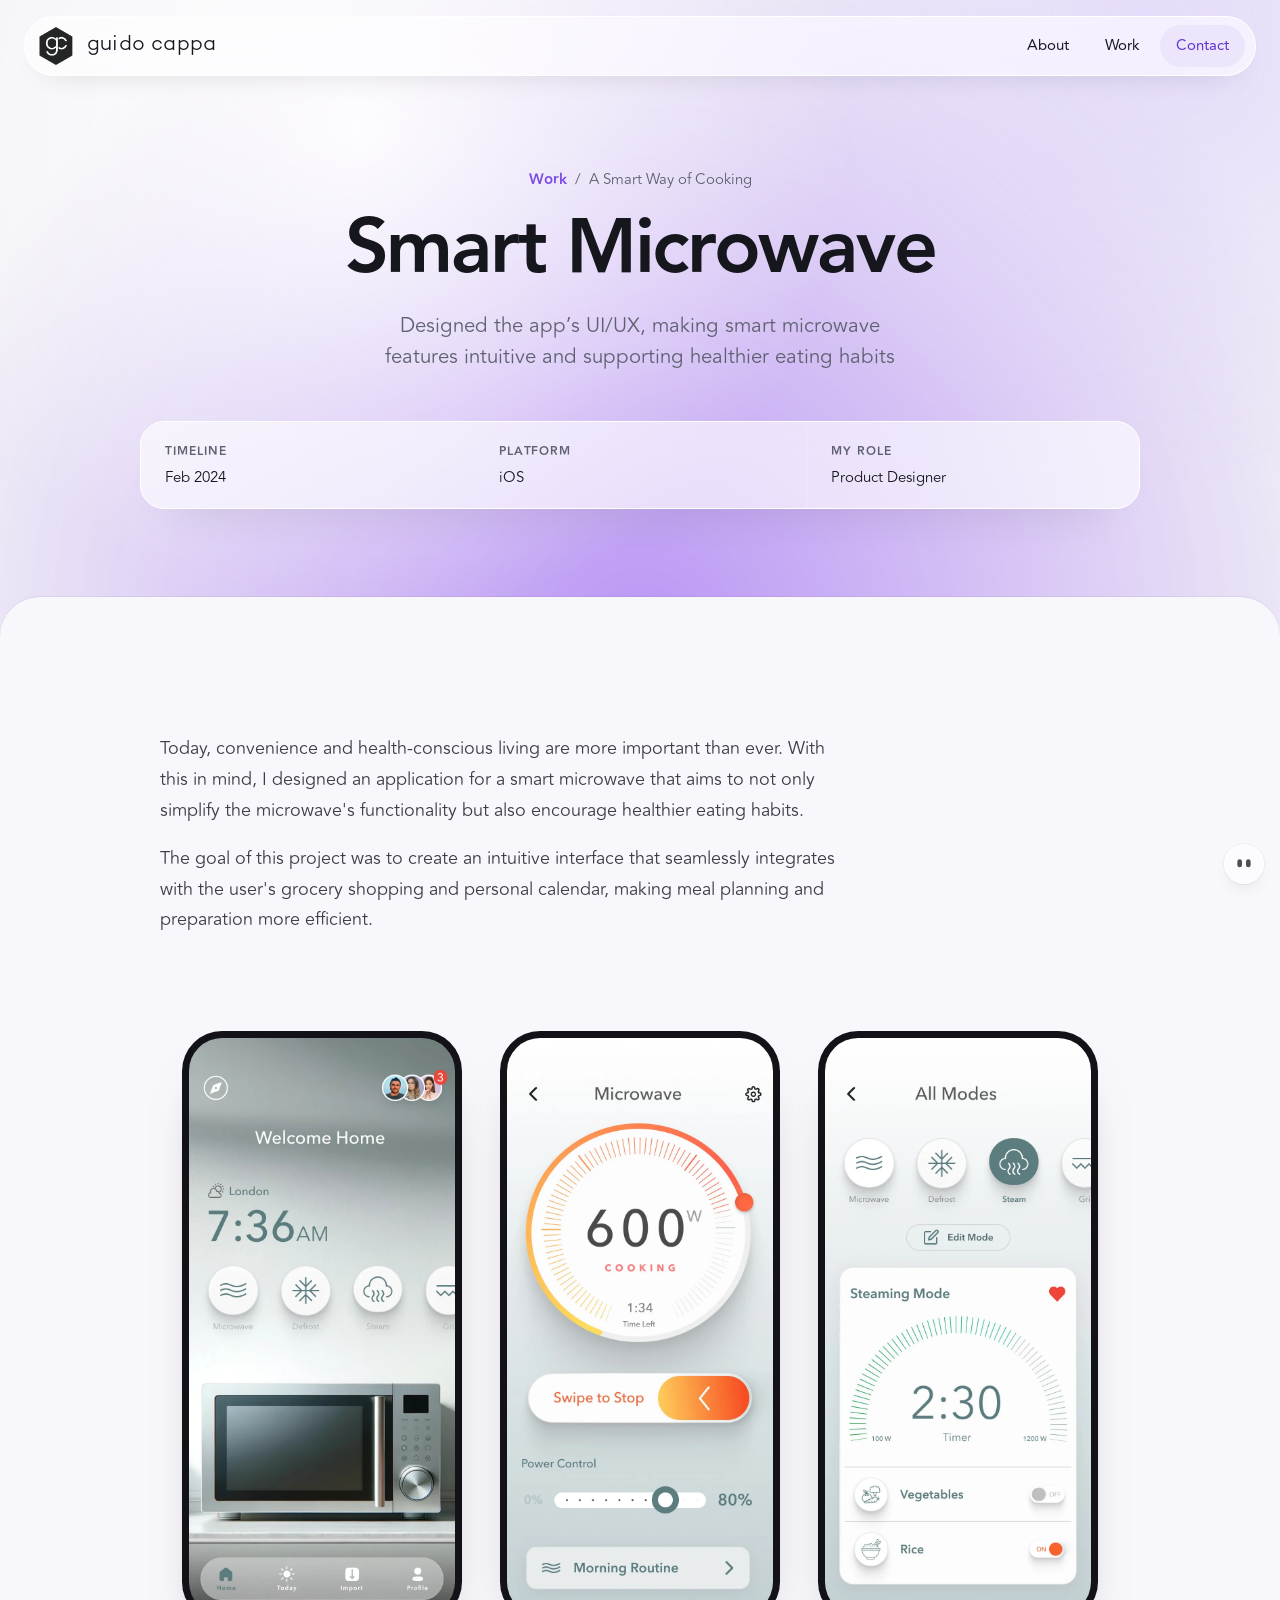
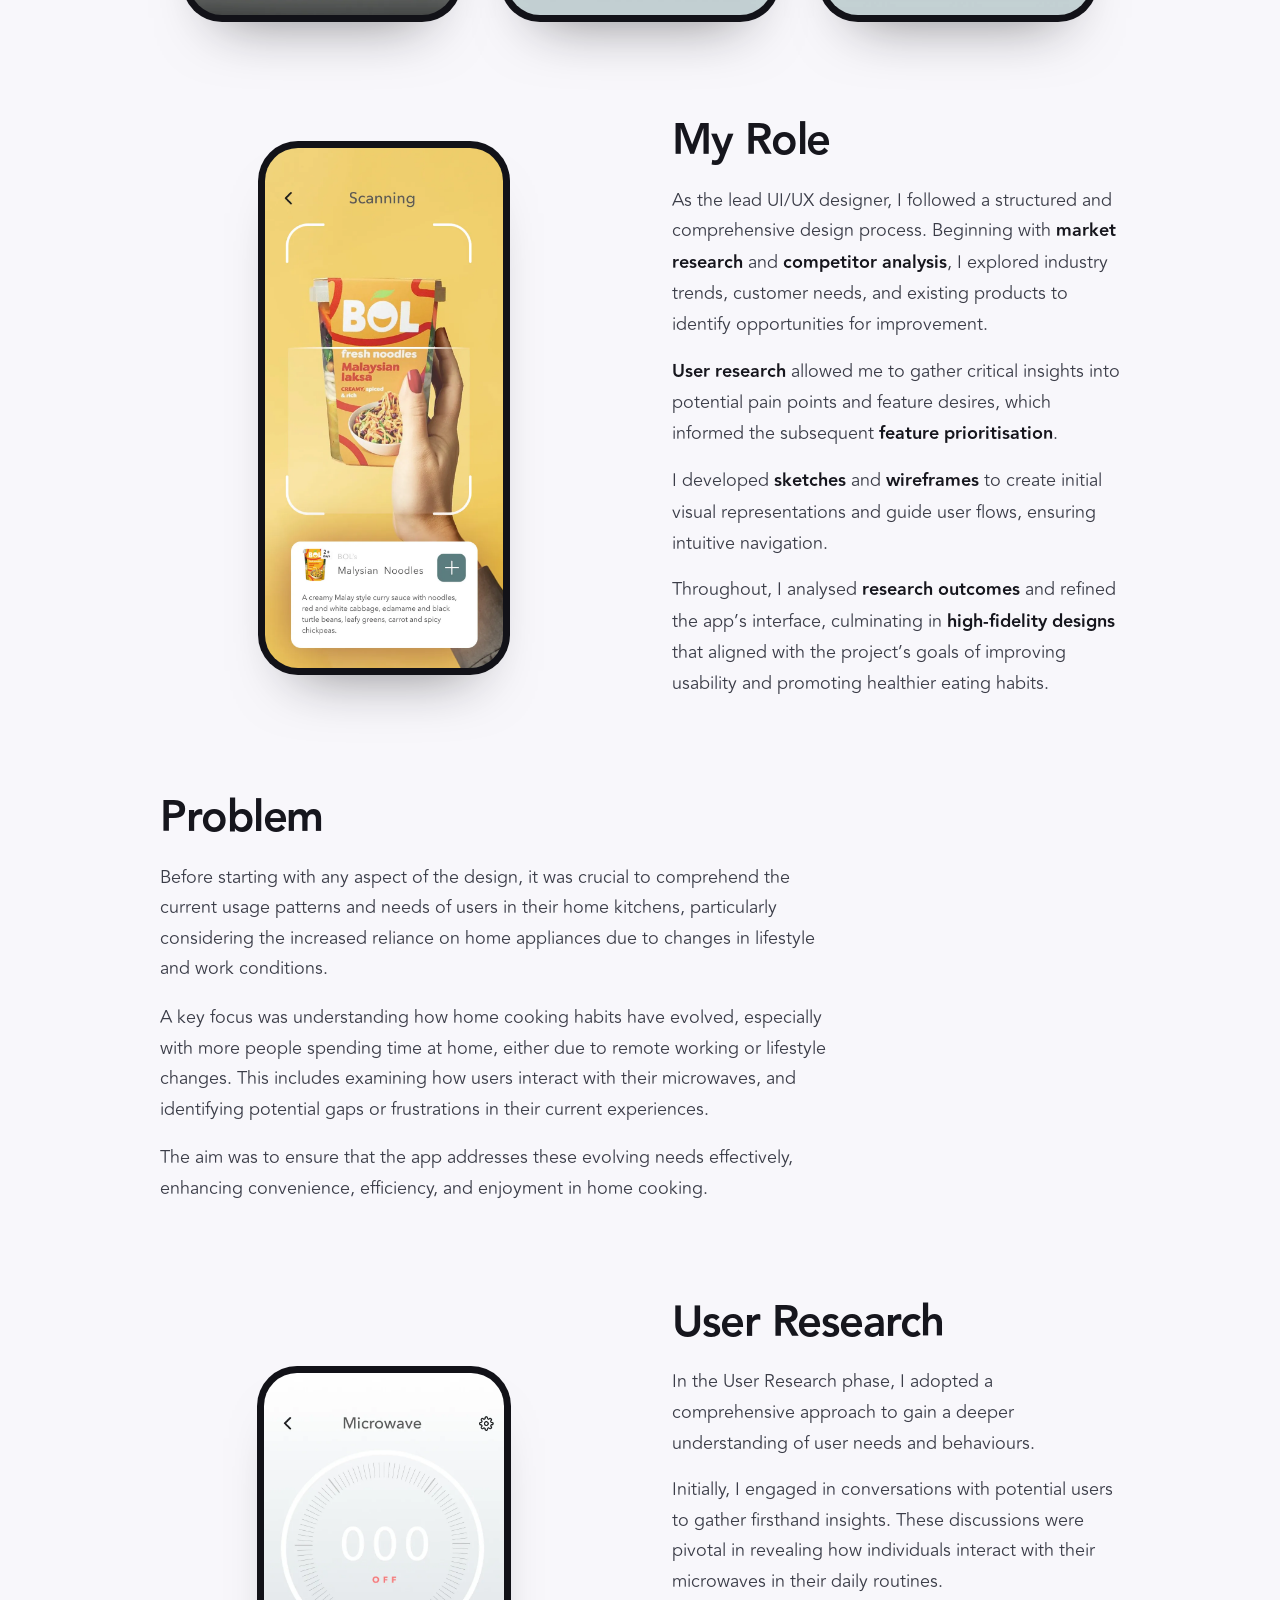
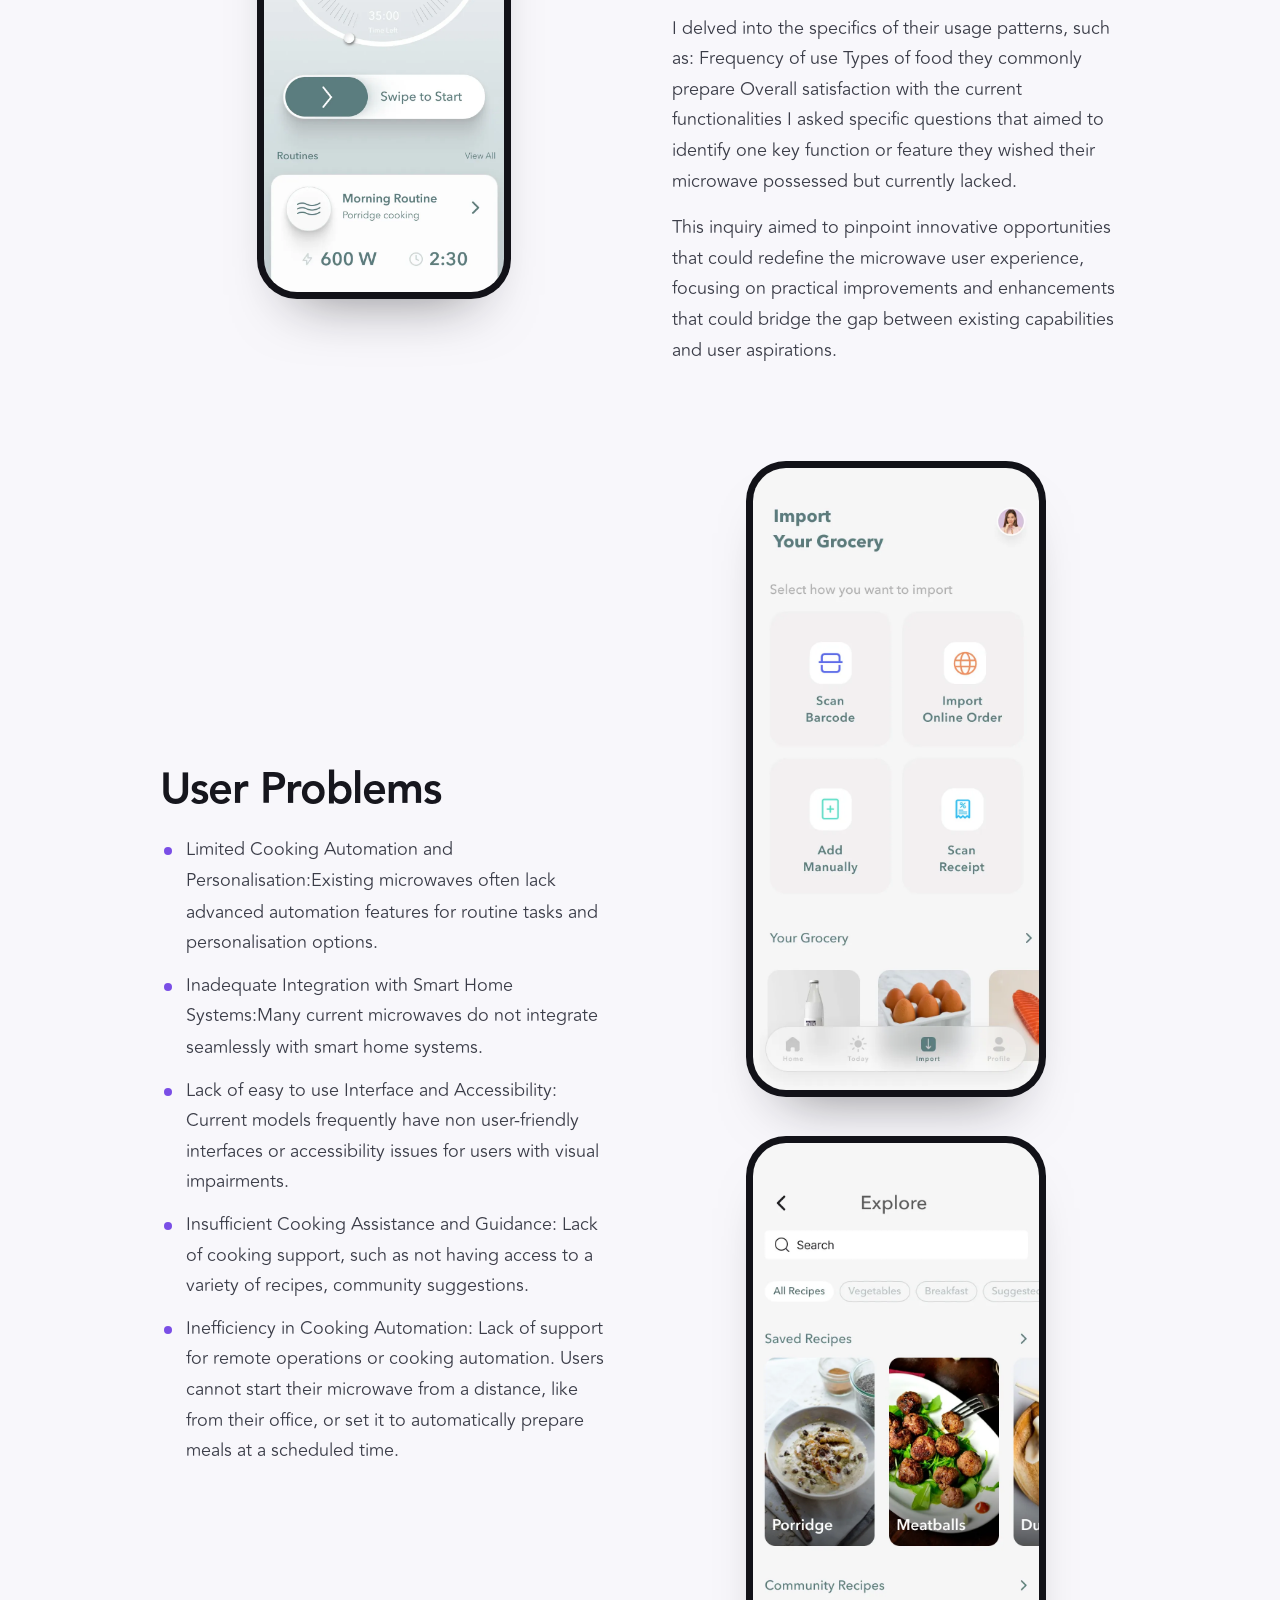
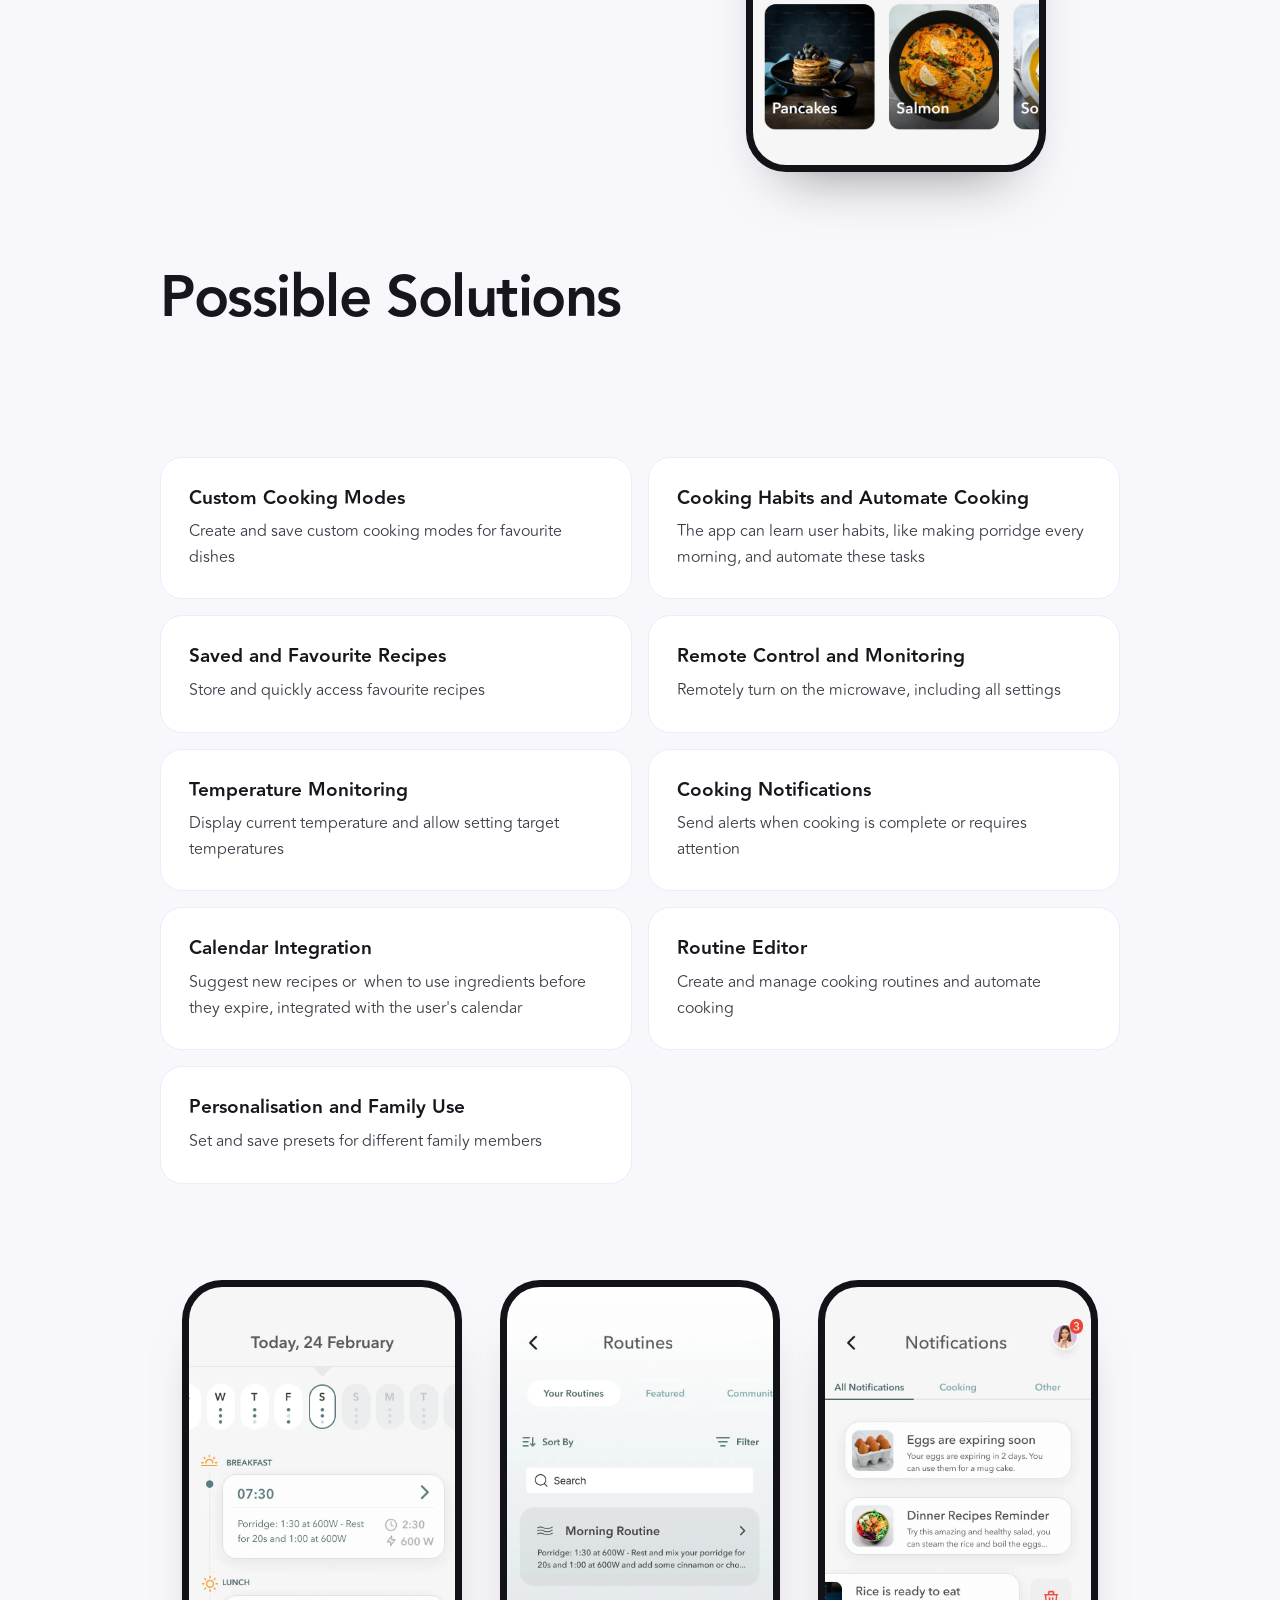
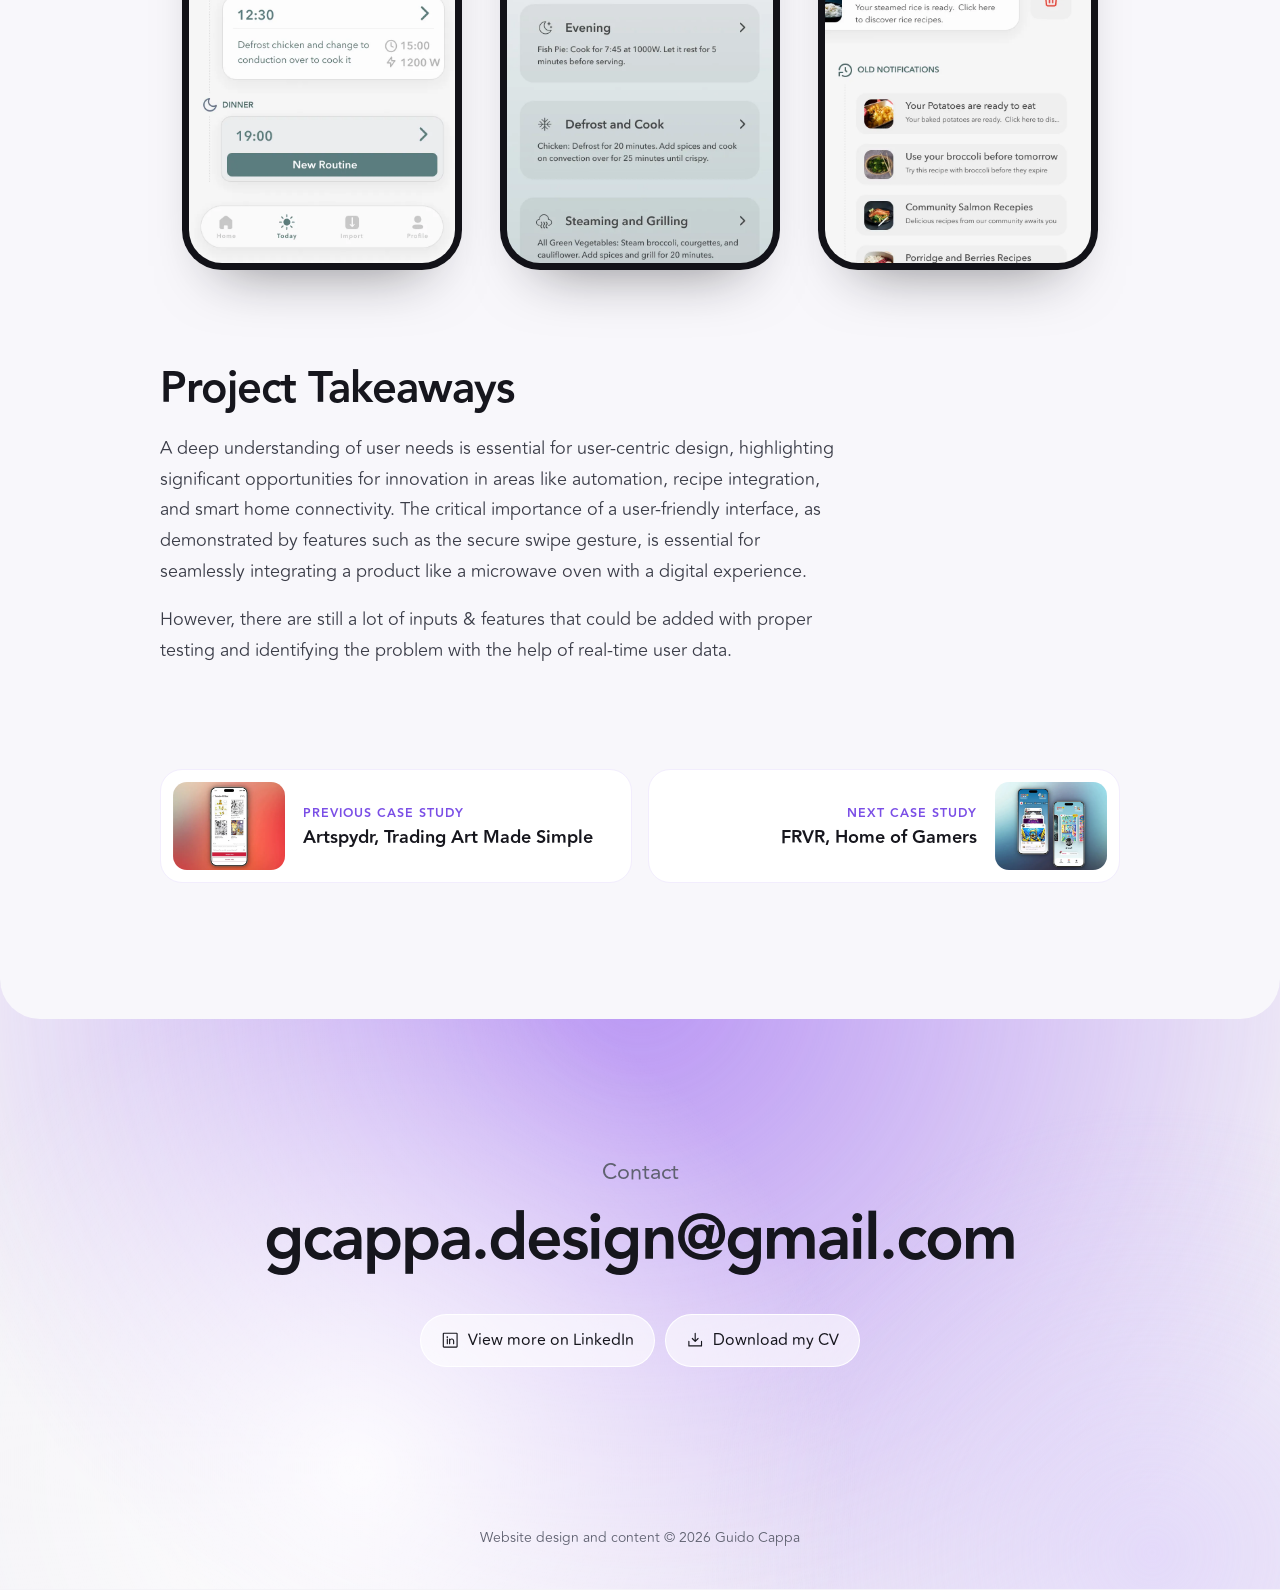
==== smart-microwave-case-study/index.html @ e7f2ca0b "Portfolio site: home, About and case studies Static site for guidocappa.com: the home page with Guid" ====
<!doctype html>
<html lang="en">
<head>
<meta charset="utf-8">
<meta name="viewport" content="width=device-width, initial-scale=1">
<title>Smart Microwave – Guido Cappa</title>
<meta name="description" content="Designed the app’s UI/UX, making smart microwave features intuitive and supporting healthier eating habits">
<meta name="theme-color" content="#f4f3f7">
<link rel="icon" href="../assets/img/favicon.png">
<link rel="preload" href="../assets/fonts/avenir-heavy.ttf" as="font" type="font/ttf" crossorigin>
<link rel="preload" href="../assets/fonts/avenir-book.ttf" as="font" type="font/ttf" crossorigin>
<link rel="stylesheet" href="../assets/css/site.css?v=202611161654">
<link rel="stylesheet" href="../assets/css/page.css?v=202611161654">
<script>document.documentElement.classList.add('js');</script>
</head>
<body class="page">

<svg width="0" height="0" style="position:absolute" aria-hidden="true">
  <symbol id="i-arrow-up" viewBox="0 0 256 256"><path fill="currentColor" d="M205.66,117.66a8,8,0,0,1-11.32,0L136,59.31V216a8,8,0,0,1-16,0V59.31L61.66,117.66a8,8,0,0,1-11.32-11.32l72-72a8,8,0,0,1,11.32,0l72,72A8,8,0,0,1,205.66,117.66Z"/></symbol>
  <symbol id="i-arrow-up-right" viewBox="0 0 256 256"><path fill="currentColor" d="M200,64V168a8,8,0,0,1-16,0V83.31L69.66,197.66a8,8,0,0,1-11.32-11.32L172.69,72H88a8,8,0,0,1,0-16H192A8,8,0,0,1,200,64Z"/></symbol>
  <symbol id="i-envelope" viewBox="0 0 256 256"><path fill="currentColor" d="M224,48H32a8,8,0,0,0-8,8V192a16,16,0,0,0,16,16H216a16,16,0,0,0,16-16V56A8,8,0,0,0,224,48ZM203.43,64,128,133.15,52.57,64ZM216,192H40V74.19l82.59,75.71a8,8,0,0,0,10.82,0L216,74.19V192Z"/></symbol>
  <symbol id="i-linkedin" viewBox="0 0 256 256"><path fill="currentColor" d="M216,24H40A16,16,0,0,0,24,40V216a16,16,0,0,0,16,16H216a16,16,0,0,0,16-16V40A16,16,0,0,0,216,24Zm0,192H40V40H216V216ZM96,112v64a8,8,0,0,1-16,0V112a8,8,0,0,1,16,0Zm88,28v36a8,8,0,0,1-16,0V140a20,20,0,0,0-40,0v36a8,8,0,0,1-16,0V112a8,8,0,0,1,15.79-1.78A36,36,0,0,1,184,140ZM100,84A12,12,0,1,1,88,72,12,12,0,0,1,100,84Z"/></symbol>
  <symbol id="i-download" viewBox="0 0 256 256"><path fill="currentColor" d="M224,144v64a8,8,0,0,1-8,8H40a8,8,0,0,1-8-8V144a8,8,0,0,1,16,0v56H208V144a8,8,0,0,1,16,0Zm-101.66,5.66a8,8,0,0,0,11.32,0l40-40a8,8,0,0,0-11.32-11.32L136,124.69V32a8,8,0,0,0-16,0v92.69L93.66,98.34a8,8,0,0,0-11.32,11.32Z"/></symbol>
</svg>

<header class="nav">
  <a class="nav__brand" href="../" aria-label="Guido Cappa, home"><img src="../assets/img/logo-gc.png" alt="" width="38" height="38"><span>guido cappa</span></a>
  <nav class="nav__links" aria-label="Main">
    <a href="../about/">About</a>
    <a href="../#work">Work</a>
    <a class="nav__cta" href="#contact">Contact</a>
  </nav>
</header>

<section class="phero">
  <div class="bg" aria-hidden="true"><i class="bg__blob"></i><i class="bg__blob"></i><i class="bg__blob"></i></div>
  <div class="phero__inner">
    <nav class="crumbs" aria-label="Breadcrumb"><a href="../#work">Work</a><span aria-hidden="true">/</span><span aria-current="page">A Smart Way of Cooking</span></nav>
    <h1>Smart Microwave</h1>
    <p class="phero__sub">Designed the app’s UI/UX, making smart microwave features intuitive and supporting healthier eating habits</p>
    <dl class="phero__meta" style="--cols: 3"><div><dt>Timeline</dt><dd>Feb 2024</dd></div><div><dt>Platform</dt><dd>iOS</dd></div><div><dt>My Role</dt><dd>Product Designer</dd></div></dl>
    
  </div>
</section>
<main class="stage cs">
<section class="cs-block cs-block--text reveal"><p data-tldr="An app for a smart microwave that makes it simpler and helps you eat healthier.">Today, convenience and health-conscious living are more important than ever. With this in mind, I designed an application for a smart microwave that aims to not only simplify the microwave's functionality but also encourage healthier eating habits.</p><p>The goal of this project was to create an intuitive interface that seamlessly integrates with the user's grocery shopping and personal calendar, making meal planning and preparation more efficient.</p></section><section class="cs-block cs-block--media reveal"><div class="cs-phones cs-phones--3"><div class="cs-phone"><img src="media/microwave-home.webp" width="786" height="1704" loading="lazy" decoding="async" alt=""></div><div class="cs-phone"><img src="media/microwave-mode-on.webp" width="786" height="1704" loading="lazy" decoding="async" alt=""></div><div class="cs-phone"><img src="media/list-of-modes.webp" width="786" height="1704" loading="lazy" decoding="async" alt=""></div></div></section><section class="cs-block cs-split cs-split--media-left reveal"><div class="cs-split__media"><div class="cs-phones cs-phones--1"><div class="cs-phone"><img src="media/scanning.webp" width="786" height="1710" loading="lazy" decoding="async" alt=""></div></div></div><div class="cs-split__text"><h2 class="cs-h">My Role</h2><p data-tldr="As lead UI/UX designer, I started with market research and the competition.">As the lead UI/UX designer, I followed a structured and comprehensive design process. Beginning with <strong>market research</strong> and <strong>competitor analysis</strong>, I explored industry trends, customer needs, and existing products to identify opportunities for improvement.</p><p><strong>User research</strong> allowed me to gather critical insights into potential pain points and feature desires, which informed the subsequent <strong>feature prioritisation</strong>.</p><p>I developed <strong>sketches</strong> and <strong>wireframes</strong> to create initial visual representations and guide user flows, ensuring intuitive navigation.</p><p data-tldr="The research shaped the final designs: easier to use, and healthier.">Throughout, I analysed <strong>research outcomes</strong> and refined the app’s interface, culminating in <strong>high-fidelity designs</strong> that aligned with the project’s goals of improving usability and promoting healthier eating habits.</p></div></section><section class="cs-block cs-block--text reveal"><h2 class="cs-h">Problem</h2><p data-tldr="First I needed to understand how people really use their kitchens now.">Before starting with any aspect of the design, it was crucial to comprehend the current usage patterns and needs of users in their home kitchens, particularly considering the increased reliance on home appliances due to changes in lifestyle and work conditions.</p><p data-tldr="I looked at how working from home changed cooking, and where microwaves frustrate people.">A key focus was understanding how home cooking habits have evolved, especially with more people spending time at home, either due to remote working or lifestyle changes. This includes examining how users interact with their microwaves, and identifying potential gaps or frustrations in their current experiences.</p><p>The aim was to ensure that the app addresses these evolving needs effectively, enhancing convenience, efficiency, and enjoyment in home cooking.</p></section><section class="cs-block cs-split cs-split--media-left reveal"><div class="cs-split__media"><div class="cs-phones cs-phones--1"><div class="cs-phone"><img src="media/microwave-mode-off.webp" width="786" height="1704" loading="lazy" decoding="async" alt=""></div></div></div><div class="cs-split__text"><h2 class="cs-h">User Research</h2><p>In the User Research phase, I adopted a comprehensive approach to gain a deeper understanding of user needs and behaviours.</p><p data-tldr="Talking to people showed how the microwave fits into their day.">Initially, I engaged in conversations with potential users to gather firsthand insights. These discussions were pivotal in revealing how individuals interact with their microwaves in their daily routines.</p><p data-tldr="I asked how often they use it, what they cook, and the one feature they&#x27;d add.">I delved into the specifics of their usage patterns, such as: Frequency of use Types of food they commonly prepare Overall satisfaction with the current functionalities I asked specific questions that aimed to identify one key function or feature they wished their microwave possessed but currently lacked.</p><p data-tldr="That one question pointed to the improvements people actually wanted.">This inquiry aimed to pinpoint innovative opportunities that could redefine the microwave user experience, focusing on practical improvements and enhancements that could bridge the gap between existing capabilities and user aspirations.</p></div></section><section class="cs-block cs-split cs-split--media-right reveal"><div class="cs-split__media"><div class="cs-phones cs-phones--2"><div class="cs-phone"><img src="media/import-grocery.webp" width="786" height="1710" loading="lazy" decoding="async" alt=""></div><div class="cs-phone"><img src="media/explore-recipes.webp" width="786" height="1710" loading="lazy" decoding="async" alt=""></div></div></div><div class="cs-split__text"><h2 class="cs-h">User Problems</h2><ul class="cs-list"><li>Limited Cooking Automation and Personalisation:<strong></strong>Existing microwaves often lack advanced automation features for routine tasks and personalisation options.</li><li>Inadequate Integration with Smart Home Systems:<strong></strong>Many current microwaves do not integrate seamlessly with smart home systems.</li><li>Lack of easy to use Interface and Accessibility: Current models frequently have non user-friendly interfaces or accessibility issues for users with visual impairments.</li><li>Insufficient Cooking Assistance and Guidance: Lack of cooking support, such as not having access to a variety of recipes, community suggestions.</li><li>Inefficiency in Cooking Automation: Lack of support for remote operations or cooking automation. Users cannot start their microwave from a distance, like from their office, or set it to automatically prepare meals at a scheduled time.</li></ul></div></section><section class="cs-block cs-block--text reveal"><h2 class="cs-h cs-h--big">Possible Solutions</h2></section><section class="cs-block cs-block--cards reveal"><div class="cs-cards cs-cards--4"><div class="cs-card"><h3>Custom Cooking Modes</h3><p>Create and save custom cooking modes for favourite dishes</p></div><div class="cs-card"><h3><strong>Cooking Habits and Automate Cooking</strong></h3><p>The app can learn user habits, like making porridge every morning, and automate these tasks</p></div><div class="cs-card"><h3><strong>Saved and Favourite Recipes</strong></h3><p>Store and quickly access favourite recipes</p></div><div class="cs-card"><h3><strong>Remote Control and Monitoring</strong></h3><p>Remotely turn on the microwave, including all settings</p></div><div class="cs-card"><h3><strong>Temperature Monitoring</strong></h3><p>Display current temperature and allow setting target temperatures</p></div><div class="cs-card"><h3><strong>Cooking Notifications</strong></h3><p>Send alerts when cooking is complete or requires attention</p></div><div class="cs-card"><h3><strong>Calendar Integration</strong></h3><p>Suggest new recipes or  when to use ingredients before they expire, integrated with the user's calendar</p></div><div class="cs-card"><h3><strong>Routine Editor</strong></h3><p>Create and manage cooking routines and automate cooking</p></div><div class="cs-card"><h3><strong>Personalisation and Family Use</strong></h3><p>Set and save presets for different family members</p></div></div></section><section class="cs-block cs-block--media reveal"><div class="cs-phones cs-phones--3"><div class="cs-phone"><img src="media/calendar-integration.webp" width="786" height="1704" loading="lazy" decoding="async" alt=""></div><div class="cs-phone"><img src="media/routines.webp" width="786" height="1704" loading="lazy" decoding="async" alt=""></div><div class="cs-phone"><img src="media/notifications.webp" width="786" height="1704" loading="lazy" decoding="async" alt=""></div></div></section><section class="cs-block cs-block--text reveal"><h2 class="cs-h">Project Takeaways</h2><p data-tldr="Knowing users opened up ideas like automation, recipes and smart-home links.">A deep understanding of user needs is essential for user-centric design, highlighting significant opportunities for innovation in areas like automation, recipe integration, and smart home connectivity. The critical importance of a user-friendly interface, as demonstrated by features such as the secure swipe gesture, is essential for seamlessly integrating a product like a microwave oven with a digital experience.</p><p>However, there are still a lot of inputs &amp; features that could be added with proper testing and identifying the problem with the help of real-time user data.</p></section>
<nav class="pn reveal" aria-label="More case studies"><a class="pn__card pn__card--prev" href="../work/artspydr/"><img src="../assets/img/work/artspydr-800.webp" width="800" height="633" loading="lazy" alt=""><span><small>Previous case study</small><b>Artspydr, Trading Art Made Simple</b></span></a><a class="pn__card pn__card--next" href="../frvr-home-of-gamers/"><img src="../assets/img/work/frvr-800.webp" width="800" height="633" loading="lazy" alt=""><span><small>Next case study</small><b>FRVR, Home of Gamers</b></span></a></nav>
</main>

<footer class="foot" id="contact">
  <div class="bg bg--foot" aria-hidden="true"><i class="bg__blob"></i><i class="bg__blob"></i><i class="bg__blob"></i></div>
  <div class="foot__inner">
    <h2>Contact</h2>
    <a class="foot__mail" href="mailto:gcappa.design@gmail.com">gcappa.design@gmail.com</a>
    <div class="foot__links">
      <a class="chip" href="https://www.linkedin.com/in/guidocappa/" target="_blank" rel="noopener"><svg class="icon" aria-hidden="true"><use href="#i-linkedin"/></svg>View more on LinkedIn</a>
      <a class="chip" href="https://drive.google.com/file/d/15bHLeHBrdMc0MzU9YChnHQD7r2aeO82U/view?usp=sharing" target="_blank" rel="noopener"><svg class="icon" aria-hidden="true"><use href="#i-download"/></svg>Download my CV</a>
    </div>
    <p class="foot__legal">Website design and content © 2026 Guido Cappa</p>
  </div>
</footer>

<script src="../assets/js/page.js?v=202611161654" defer></script>
<script src="../assets/js/eyes.js?v=202611161654" defer></script>
</body>
</html>
---- assets/css/site.css ----
/* guidocappa.com
   Look: Lilac. Almost-white grey with a lilac glow, frosted white glass, dark ink; a cool white page underneath.
   Type: Avenir (the family already used on the previous site), self-hosted.
   Motion: slow. Words blur into focus, a pair of eyes leads the way, a chat plays by itself. */

@font-face { font-family: "Avenir"; src: url("../fonts/avenir-light.ttf") format("truetype"); font-weight: 300; font-display: swap; }
@font-face { font-family: "Avenir"; src: url("../fonts/avenir-book.ttf") format("truetype"); font-weight: 400; font-display: swap; }
@font-face { font-family: "Avenir"; src: url("../fonts/avenir-roman.ttf") format("truetype"); font-weight: 500; font-display: swap; }
@font-face { font-family: "Avenir"; src: url("../fonts/avenir-heavy.ttf") format("truetype"); font-weight: 800; font-display: swap; }
@font-face { font-family: "Avenir"; src: url("../fonts/avenir-black.ttf") format("truetype"); font-weight: 900; font-display: swap; }
@font-face { font-family: "Campton"; src: url("../fonts/campton-light.otf") format("opentype"); font-weight: 300; font-display: swap; }

:root {
  /* hero and footer */
  --bg: #f4f3f7;
  --fg: #16161d;
  --fg-muted: #5f6170;
  --glass: rgb(255 255 255 / 0.6);
  --glass-strong: rgb(255 255 255 / 0.92);
  --line: rgb(255 255 255 / 0.95);
  --me-bg: color-mix(in srgb, var(--accent) 4%, #fff);     /* your messages: white with a hint of lilac, like Guido's cards */
  --me-line: color-mix(in srgb, var(--accent) 16%, #fff);
  --me-fg: #16161d;
  --frame: #ffffff;
  /* the eyes, when they are white over a dark picture */
  --glow: drop-shadow(0 1px 1.5px rgb(0 0 0 / 0.35)) drop-shadow(0 0 4px color-mix(in srgb, var(--accent) 90%, transparent)) drop-shadow(0 0 10px color-mix(in srgb, var(--accent) 45%, transparent));

  --paper: #f8f7fb;
  --paper-2: #ebe8f2;
  --text: #16161d;
  --text-muted: #5f6170;
  --accent: #7a4ee6;        /* caret, cursor, pen marks, the send button */
  --accent-ink: #7a4ee6;    /* focus ring */
  --chip: #ece5fc;          /* the Contact button, the send button while empty */
  --chip-ink: #5f33cf;

  --font: "Avenir", "Avenir Next", "Nunito Sans", ui-sans-serif, system-ui, -apple-system, "Helvetica Neue", Arial, sans-serif;

  --ease-out: cubic-bezier(0.23, 1, 0.32, 1);
  --ease-in-out: cubic-bezier(0.77, 0, 0.175, 1);

  --r-card: 22px;
  --r-pill: 999px;
  --page: min(1240px, 100% - 48px);       /* nav and hero */
  --content: min(960px, 100% - 48px);     /* everything below the hero */
  --chat-w: min(600px, calc(100vw - 48px));
  --bar-h: 58px;
  --bar-r: 24px;       /* the bar's corners */
  --send-w: 40px;      /* the send button's size */
  --reel-w: min(860px, calc(100vw - 48px));
  --reel-h: calc(var(--reel-w) * 0.5625 + 16px);

  /* intro timeline (first visit): slow on purpose */
  --t-sky: 0s;
  --t-eyes: 0.7s;
  --t-h1: 1.1s;
  --t-sub: 2.7s;
  --t-bar: 3.6s;
  --t-open: 4s;
  --t-reel: 4.2s;
  --t-chat: 5.6s;
  --word-dur: 1.5s;
  --word-gap: 240ms;

  /* z scale: sky 0, hero content 2, stage 3, nav 40, mascot beside the cursor 45 */
}
/* later visits in the same session: a shorter version of the same intro */
.intro-fast {
  --t-sky: 0s; --t-eyes: 0.2s; --t-h1: 0.3s; --t-sub: 1.1s; --t-bar: 1s; --t-open: 1.2s; --t-reel: 1.2s; --t-chat: 2.2s;
  --word-dur: 0.9s; --word-gap: 90ms;
}

*, *::before, *::after { box-sizing: border-box; }
html { -webkit-text-size-adjust: 100%; scroll-behavior: smooth; scroll-padding-top: 96px; }
body {
  margin: 0;
  background: var(--bg);
  color: var(--text);
  font-family: var(--font);
  font-size: 17px;
  font-weight: 400;
  line-height: 1.6;
  -webkit-font-smoothing: antialiased;
  text-rendering: optimizeLegibility;
}
img, video, svg { display: block; max-width: 100%; }
a { color: inherit; text-decoration: none; }
button { font: inherit; color: inherit; }
h1, h2, h3, p, figure { margin: 0; }
[hidden] { display: none !important; }
:focus-visible { outline: 2px solid var(--accent-ink); outline-offset: 3px; border-radius: 8px; }
.hero :focus-visible, .nav :focus-visible, .foot :focus-visible { outline-color: var(--accent); }
.sr-only {
  position: absolute; width: 1px; height: 1px; margin: -1px; padding: 0;
  overflow: hidden; clip-path: inset(50%); white-space: nowrap; border: 0;
}
.icon { width: 1.15em; height: 1.15em; flex: none; }

@keyframes fade-in { from { opacity: 0; } }

/* ---------- Words that blur into focus ---------- */
.w { display: inline-block; }
.js .words:not(.is-split) { opacity: 0; }
.js .words .w {
  opacity: 0; filter: blur(16px); transform: translateY(0.18em);
  animation: word-in var(--word-dur) var(--ease-out) forwards;
  animation-delay: calc(var(--d, 0s) + var(--i) * var(--word-gap));
}
.js .words[data-reveal] .w { animation-play-state: paused; }
.js .words[data-reveal].is-in .w { animation-play-state: running; }
@keyframes word-in { to { opacity: 1; filter: blur(0); transform: none; } }

/* ---------- Nav ---------- */
.nav {
  position: fixed; top: 16px; left: 50%; z-index: 40;
  width: var(--page); height: 60px; transform: translateX(-50%);
  display: flex; align-items: center; justify-content: space-between;
  padding: 0 10px 0 12px;
  border-radius: var(--r-pill);
  background: rgb(255 255 255 / 0.58);
  border: 1px solid rgb(255 255 255 / 0.95);
  box-shadow: 0 12px 32px -20px rgb(0 0 0 / 0.2);
  -webkit-backdrop-filter: blur(22px) saturate(160%);
  backdrop-filter: blur(22px) saturate(160%);
  color: var(--fg);
}
.js .nav { animation: fade-in 1.2s ease backwards; animation-delay: var(--t-eyes); }
.nav__brand { display: flex; align-items: center; gap: 12px; font-family: "Campton", var(--font); font-size: 21px; font-weight: 300; letter-spacing: 0.01em; }
.nav__brand img { width: 38px; height: 38px; }
.nav__links { display: flex; align-items: center; gap: 4px; font-size: 15px; font-weight: 500; }
.nav__links a { padding: 9px 16px; border-radius: var(--r-pill); transition: background-color 0.2s ease, transform 0.14s var(--ease-out); }
.nav__links a.nav__cta { background: var(--chip); color: var(--chip-ink); }
.nav__links a:active { transform: scale(0.97); }
@media (hover: hover) and (pointer: fine) {
  .nav__links a:hover { background: rgb(18 19 22 / 0.06); }
  .nav__links a.nav__cta:hover { background: color-mix(in srgb, var(--chip) 85%, var(--chip-ink)); }
}
@media (max-width: 520px) {
  .nav__brand span { display: none; }
  .nav__links a { padding: 9px 13px; }
}

/* ---------- Background: almost-white grey with a lilac glow rising from below ----------
   Three soft colour blobs that drift slowly; the footer has the same, upside down. */
.bg { position: absolute; inset: 0; overflow: hidden; pointer-events: none; }
.bg > * { position: absolute; }
.bg--foot { transform: scaleY(-1); }   /* the footer mirrors the hero: what sits at the top there sits at the bottom here */
.js .bg { animation: bg-in 2.4s ease backwards; animation-delay: var(--t-sky); }
@keyframes bg-in { from { opacity: 0; } }
.bg__blob {
  left: var(--x); top: var(--y);
  width: var(--s); aspect-ratio: 1; margin: calc(var(--s) / -2) 0 0 calc(var(--s) / -2);
  border-radius: 50%;
  background: radial-gradient(closest-side, var(--c), transparent);
  opacity: var(--o);
  animation: drift var(--t, 32s) ease-in-out infinite alternate;
  will-change: transform;
}
@keyframes drift {
  from { transform: translate3d(calc(var(--dx, 5%) * -1), calc(var(--dy, 4%) * -1), 0) scale(0.94); }
  to { transform: translate3d(var(--dx, 5%), var(--dy, 4%), 0) scale(1.07); }
}
.bg__blob:nth-child(1) { --c: #a97cf3; --x: 50%; --y: 100%; --s: min(1500px, 170vw); --o: 0.78; --t: 36s; --dx: 3%; --dy: -3%; }
.bg__blob:nth-child(2) { --c: #ddd0fb; --x: 90%; --y: 6%; --s: min(900px, 120vw); --o: 0.7; --t: 42s; }
.bg__blob:nth-child(3) { --c: #ffffff; --x: 28%; --y: 20%; --s: min(1000px, 130vw); --o: 0.9; --t: 33s; }


/* ---------- Hero ---------- */
.hero { position: relative; background: var(--bg); color: var(--fg); transition: background-color 0.6s ease; padding-bottom: calc(var(--reel-h) * 0.5 + 80px); }
.hero__inner { position: relative; z-index: 2; width: var(--page); margin: 0 auto; }
/* the hero fills the screen from the start; the showreel waits just below the fold */
.hero__top {
  height: max(600px, calc(100svh - 24px));
  display: grid; grid-template-columns: minmax(0, 1fr); grid-template-rows: minmax(0, 1fr) auto; justify-items: center;
  padding: var(--nav-clear) 0 4px;
  --nav-clear: 76px;     /* the navbar's bottom edge: 16px from the top + 60px tall */
}
/* one scrolling column from the navbar down to the bar: the headline at the top, the chat under it.
   The chat keeps the newest message in view, so as it grows the headline moves up out of sight; scrolling up brings it back.
   16px wider than the page on each side so glows near the edges are not cut off; it runs 26px under the bar. */
.chat {
  justify-self: stretch; min-height: 0;
  margin: 0 -16px -26px; padding: 0 16px;
  overflow: hidden auto; scrollbar-width: none;
  -webkit-mask-image: linear-gradient(to bottom, transparent 0, #000 40px);
  mask-image: linear-gradient(to bottom, transparent 0, #000 40px);
}
.chat::-webkit-scrollbar { display: none; }
.chat__inner { min-height: 100%; display: flex; flex-direction: column; }
/* the headline stays at the top; the chat sits at the bottom, by the bar, until it fills the space between */
.intro { margin-bottom: auto; padding-top: 44px; text-align: center; }
.intro h1 { padding-bottom: 0.08em; font-size: clamp(52px, 7vw, 100px); font-weight: 800; line-height: 1.02; letter-spacing: -0.03em; text-wrap: balance; }   /* padding: room for the "g" inside the fold's clip */
/* the headline types itself, letter by letter; every letter is laid out from the start so nothing shifts */
.js .typed:not(.is-split) { opacity: 0; }
.typed .tw-c { position: relative; }
.js .typed .tw-c:not(.on) { opacity: 0; }
.typed .tw-c.is-cur::after {
  content: ""; position: absolute; left: 100%; top: 0.14em; bottom: 0.1em; width: 0.07em; margin-left: 0.05em;
  border-radius: 2px; background: var(--accent); animation: caret 1s steps(2, start) infinite;
}
.intro__sub {
  --d: var(--t-sub); --word-gap: 45ms; --word-dur: 1.2s;
  margin: 0 auto; padding: 18px 0 0; max-width: 31em;
  font-size: clamp(18px, 1.5vw, 21px); font-weight: 400; line-height: 1.45; color: var(--fg-muted);
  text-wrap: balance;
}
.intro-fast .intro__sub { --word-gap: 16ms; --word-dur: 0.7s; }

/* ---------- Mascot: just a pair of glowing eyes ----------
   It has no fixed home. It sits inside whatever it is visiting (the headline,
   the showreel, a project) or inside .mascot-cursor, which follows the pointer. */
.mascot { position: absolute; left: 0; top: 0; z-index: 2; width: 34px; height: 32px; color: #fff; pointer-events: none; }
.mascot svg {
  width: 100%; height: 100%; overflow: visible; fill: currentColor;
  filter: var(--glow);
  transition: filter 0.4s ease;
}
.mascot.is-light { color: var(--text); }
.mascot.is-light svg { filter: none; }
.mascot svg, .mascot { transition: color 0.4s ease; }
.mascot-home { position: relative; width: 34px; height: 32px; margin: 0 auto 26px; }
.mascot-cursor { position: fixed; left: 0; top: 0; z-index: 45; pointer-events: none; will-change: transform; }
.project__media > .mascot, .reel__frame > .mascot { left: 18px; top: 18px; }

.m-eye { transform-box: fill-box; transform-origin: 50% 60%; }
.m-open { transform-box: fill-box; transform-origin: center; transition: opacity 0.22s ease, transform 0.35s var(--ease-out); }
/* over a link or button the eyes open a little wider */
.mascot.is-keen .m-open { transform: scale(1.14); }
.mascot svg { transform-origin: center; }
.m-flat, .m-happy, .m-spark, .m-mouth > * { transition: opacity 0.22s ease; }
.m-mouth > * { opacity: 0; }
.mascot[data-mood="wink"] .m-smile, .mascot[data-mood="happy"] .m-smile, .mascot[data-mood="spark"] .m-smile, .mascot[data-mood="think"] .m-hmm { opacity: 1; }
.m-flat, .m-happy, .m-spark { opacity: 0; }
.mascot:not([data-mood="calm"]):not([data-mood="wink"]) .m-open { opacity: 0; }
.mascot[data-mood="think"] .m-flat, .mascot[data-mood="happy"] .m-happy, .mascot[data-mood="spark"] .m-spark { opacity: 1; }
/* on a case-study picture the eyes turn into two sparkles: they pop in with a little twist, the right one a beat after the left */
.m-spark path { transform-box: fill-box; transform-origin: center; }
.mascot[data-mood="spark"] .m-spark path { animation: twinkle 1.1s var(--ease-out) backwards; }
.mascot[data-mood="spark"] .m-spark path + path { animation-delay: 0.09s; }
@keyframes twinkle { 0% { transform: scale(0.3) rotate(-40deg); } 45% { transform: scale(1.18) rotate(6deg); } 100% { transform: none; } }
/* first appearance: the eyes open */
.js .mascot-home > .mascot:not(.is-ready) { animation: eyes-in 1.1s var(--ease-out) backwards; animation-delay: var(--t-eyes); }
@keyframes eyes-in { 0% { opacity: 0; transform: scaleY(0.1); } 40% { opacity: 1; transform: scaleY(0.1); } 100% { transform: none; } }

/* what it says, right beside it: one bubble per line, the newest level with the eyes, an older one above */
.say {
  position: fixed; left: 0; top: 0; z-index: 46; pointer-events: none;   /* placed with `translate` by site.js, always inside the window */
  display: flex; flex-direction: column; align-items: flex-start; gap: 6px;
  width: max-content; max-width: min(230px, calc(100vw - 24px));
}
.say.is-left { align-items: flex-end; }
.say.is-away { visibility: hidden; }   /* the eyes are off screen */
.say__line {
  max-width: 100%; padding: 7px 12px;
  border-radius: 13px 13px 13px 4px;
  background: #15161a; color: #f2f3f5; border: 1px solid rgb(255 255 255 / 0.16);
  font-size: 13.5px; font-weight: 500; line-height: 1.35; text-align: left;
  opacity: 0; transform: scale(0.92); transform-origin: 0 50%;
  transition: opacity 0.3s ease, transform 0.4s var(--ease-out);
}
.say__line.is-on { opacity: 1; transform: none; }
.say__line.is-on:not(:last-child) { opacity: 0.78; }   /* the older line steps back a little */
.say.is-left .say__line { border-radius: 13px 13px 4px 13px; transform-origin: 100% 50%; }
.dots { display: inline-flex; gap: 5px; padding: 6px 2px; }
.dots i { width: 6px; height: 6px; border-radius: 50%; background: currentColor; opacity: 0.3; animation: dot 1.1s ease-in-out 3; }
.dots i:nth-child(2) { animation-delay: 0.18s; }
.dots i:nth-child(3) { animation-delay: 0.36s; }
@keyframes dot { 50% { opacity: 1; transform: translateY(-2px); } }

/* ---------- Chat: plays by itself, scrollable, fades out at the top ---------- */
/* the messages line up with the bar */
.log { align-self: center; width: var(--chat-w); }
/* bottom padding: 26px under the bar plus 18px of air */
.log__inner { display: flex; flex-direction: column; gap: 22px; padding: 48px 0 44px; }

.msg { animation: msg-in 0.7s var(--ease-out) backwards; }
.msg.is-sent { animation: none; }   /* your own messages fly up from the bar instead (see addMine in site.js) */
@keyframes msg-in { from { opacity: 0; transform: translateY(22px) scale(0.97); } }
.msg--me {
  align-self: flex-end; max-width: 82%; padding: 9px 16px;
  border-radius: 18px 18px 5px 18px;
  background: var(--me-bg); color: var(--me-fg);
  border: 1px solid var(--me-line);
  box-shadow: 0 6px 18px -12px rgb(0 0 0 / 0.16);
  font-size: 15.5px; font-weight: 500; line-height: 1.4;
  transform-origin: 100% 100%;
}
.msg--guido { display: flex; gap: 14px; align-items: flex-start; text-align: left; transform-origin: 0 100%; }
.msg__eyes { flex: none; width: 22px; height: 20px; margin-top: 3px; fill: var(--fg); color: var(--fg); }
.msg__body { min-width: 0; flex: 1; }
.msg__text { font-size: 16.5px; line-height: 1.55; color: var(--fg); }
.msg__text.is-streaming::after {
  content: ""; display: inline-block; width: 0.45em; height: 0.45em; margin-left: 6px; border-radius: 50%;
  background: var(--accent); vertical-align: 0.06em; animation: caret 1s steps(2, start) infinite;
}
@keyframes caret { to { visibility: hidden; } }

.attach { display: flex; flex-wrap: wrap; gap: 8px; margin-top: 12px; }
.attach:empty { display: none; }
.attach > * { animation: rise-in 0.6s var(--ease-out) backwards; animation-delay: calc(var(--i, 0) * 110ms); }
@keyframes rise-in { from { opacity: 0; transform: translateY(14px) scale(0.97); } }
.tile {
  display: inline-flex; align-items: center; gap: 12px;
  padding: 8px 16px 8px 8px; border-radius: 16px;
  background: var(--glass); border: 1px solid var(--line);
  color: var(--fg); font-size: 15px; font-weight: 500; line-height: 1.25;
  transition: background-color 0.2s ease, transform 0.14s var(--ease-out);
}
.tile:active { transform: scale(0.98); }
.tile img { width: 58px; height: 46px; border-radius: 10px; object-fit: cover; }
.tile img.is-round { width: 46px; border-radius: 50%; object-position: 50% 20%; }
.tile small { display: block; font-size: 13px; font-weight: 400; color: var(--fg-muted); }
.tile .icon { color: var(--fg-muted); transition: transform 0.2s var(--ease-out); }
.tile--plain { padding: 10px 15px; gap: 9px; border-radius: var(--r-pill); }
.tile--plain .icon:first-child { color: var(--fg); }
/* three results side by side: number on top, label under it */
.tile--stat { flex: 1 1 0; min-width: 0; flex-direction: column; align-items: flex-start; gap: 6px; padding: 12px 14px; font-size: 14px; }
.tile--stat b { font-size: 28px; font-weight: 900; letter-spacing: -0.04em; line-height: 1; }
@media (hover: hover) and (pointer: fine) {
  .tile:hover { background: var(--glass-strong); }
  .tile:hover .icon:last-child { transform: translate(2px, -2px); }
}

/* ---------- Answers, built live in a frame like a design tool ---------- */
.cv { position: relative; padding-top: 20px; }
.cv__label { position: absolute; left: 0; top: 0; font-size: 12px; font-weight: 500; color: var(--accent); transition: opacity 0.5s ease; }
.cv__frame {
  position: relative; display: grid; gap: 10px; padding: 14px;
  border: 1.5px solid var(--accent); border-radius: 3px;
  transition: border-color 0.7s ease, border-radius 0.7s var(--ease-out), background-color 0.7s ease;
  animation: cv-in 0.45s var(--ease-out) backwards;
}
@keyframes cv-in { from { opacity: 0; transform: scale(0.96); } }
.cv__h { position: absolute; width: 8px; height: 8px; background: var(--bg); border: 1.5px solid var(--accent); transition: opacity 0.4s ease; }
.cv__h--tl { left: -5px; top: -5px; }
.cv__h--tr { right: -5px; top: -5px; }
.cv__h--bl { left: -5px; bottom: -5px; }
.cv__h--br { right: -5px; bottom: -5px; }
.cv__media { position: relative; aspect-ratio: 2400 / 1900; max-height: 60svh; overflow: hidden; border-radius: 10px; background: color-mix(in srgb, var(--fg) 8%, transparent); }
.cv__media::before {
  content: ""; position: absolute; inset: 0;
  background: linear-gradient(90deg, transparent, color-mix(in srgb, var(--fg) 10%, transparent), transparent);
  animation: shimmer 1.3s linear 3;   /* a loading hint: it only shows until the picture drops in */
}
@keyframes shimmer { from { transform: translateX(-100%); } to { transform: translateX(100%); } }
.cv__media a { display: block; height: 100%; color: #fff; }
.cv__media img { width: 100%; height: 100%; object-fit: cover; object-position: 50% 30%; opacity: 0; transform: scale(0.9); transition: opacity 0.45s ease, transform 0.7s var(--ease-out); }
.cv__media.is-wide { aspect-ratio: 16 / 9; }   /* a picture made for the card: shown whole */
.cv__media.is-wide img { object-position: 50% 50%; }
.cv__media.is-dropped::before { display: none; }
.cv__media.is-dropped img { opacity: 1; transform: none; }
.cv__cap { position: absolute; left: 10px; bottom: 10px; padding: 6px 11px; border-radius: 999px; background: rgb(10 10 14 / 0.62); font-size: 13px; font-weight: 800; opacity: 0; transition: opacity 0.4s ease 0.25s; }
.cv__media.is-dropped .cv__cap { opacity: 1; }
.cv__lines { display: grid; gap: 8px; padding: 4px 0; }
.cv__lines i { height: 10px; border-radius: 5px; background: color-mix(in srgb, var(--fg) 10%, transparent); }
.cv__lines i:nth-child(2) { width: 86%; }
.cv__lines i:nth-child(3) { width: 58%; }
.cv .attach { margin-top: 0; }
.cv .attach:empty { display: none; }
.cv__cursor { position: absolute; left: 0; top: 0; z-index: 2; display: flex; align-items: flex-start; pointer-events: none; opacity: 0; transition: opacity 0.3s ease; }
.cv__cursor.is-on { opacity: 1; }
.cv__cursor svg { width: 16px; height: 20px; fill: var(--accent); stroke: var(--bg); stroke-width: 1.2; transform-origin: 0 0; }
.cv__cursor span { margin: 15px 0 0 -2px; padding: 3px 9px; border-radius: 4px 999px 999px 999px; background: var(--accent); color: var(--bg); font-size: 12px; font-weight: 800; }
.cv.is-done .cv__frame { border-color: var(--line); border-radius: 16px; background: var(--glass); }
.cv.is-done .cv__h, .cv.is-done .cv__label { opacity: 0; }

/* hand-drawn marks the cursor adds once the text is in */
.cv .msg__text { line-height: 1.75; }
.nt { position: relative; white-space: nowrap; }
.nt__ink { position: absolute; overflow: visible; pointer-events: none; fill: none; stroke: var(--accent); stroke-width: 2.4; stroke-linecap: round; stroke-linejoin: round; }
.nt--circle .nt__ink { left: -0.42em; top: -0.4em; width: calc(100% + 0.84em); height: calc(100% + 0.8em); }
.nt--line .nt__ink { left: -0.08em; bottom: -0.36em; width: calc(100% + 0.16em); height: 0.5em; }
.nt__ink path { stroke-dasharray: 1; stroke-dashoffset: 1; transition: stroke-dashoffset 0.75s var(--ease-out); }
.nt.is-drawn .nt__ink path { stroke-dashoffset: 0; }

/* the bar: looks like the input of a chat; the questions type themselves into it */
.bar {
  position: relative; z-index: 1;
  width: var(--chat-w); height: var(--bar-h);
  display: flex; align-items: center; justify-content: space-between; gap: 10px;
  padding: 0 9px 0 20px;
  border-radius: var(--bar-r);
  background: rgb(246 246 250 / 0.88);
  border: 1px solid var(--line);
  box-shadow: inset 0 1px 0 #fff, 0 16px 36px -16px rgb(0 0 0 / 0.18);
  -webkit-backdrop-filter: blur(30px) saturate(150%);
  backdrop-filter: blur(30px) saturate(150%);
}
.bar__input {
  flex: 1; min-width: 0; height: 100%; padding: 0; background: none; border: 0; outline: 0;
  font-size: 16.5px; color: var(--fg); caret-color: var(--accent);
}
.bar__input::placeholder { color: var(--fg-muted); opacity: 1; }
.bar.is-live { cursor: text; transition: box-shadow 0.3s ease; }
.bar.is-live:focus-within { box-shadow: inset 0 1px 0 #fff, 0 0 0 3px color-mix(in srgb, var(--accent) 18%, transparent), 0 16px 36px -16px rgb(0 0 0 / 0.18); }
.bar.is-live .bar__text { display: none; }
.bar.is-live .bar__send { cursor: pointer; }
.bar.is-live .bar__send:active { transform: scale(0.92); }
.bar.is-show { cursor: pointer; }
.bar__text { min-width: 0; overflow: hidden; font-size: 16.5px; white-space: nowrap; text-overflow: ellipsis; color: var(--fg); }
.bar__text::after {
  content: ""; display: inline-block; width: 2px; height: 1.1em; margin-left: 2px;
  vertical-align: -0.18em; border-radius: 2px; background: var(--accent);
  animation: caret 1.1s steps(2, start) infinite;
}
/* send: a flat, solid lilac circle with a white arrow; pale lilac while there is nothing to send */
.bar__send {
  flex: none; width: var(--send-w); height: var(--send-w); border: 0; padding: 0; border-radius: 50%;
  display: grid; place-items: center;
  background: var(--accent); color: #fff;
  transition: background-color 0.25s ease, color 0.25s ease, transform 0.14s var(--ease-out);
}
.bar.is-empty .bar__send { background: var(--chip); color: color-mix(in srgb, var(--accent) 50%, #fff); }
.bar__send .icon { width: 18px; height: 18px; }
@media (hover: hover) and (pointer: fine) { .bar.is-live:not(.is-empty) .bar__send:hover { background: var(--chip-ink); } }
/* first appearance: a circle that opens into the bar */
.js .bar {
  animation: pop-in 0.7s var(--ease-out) backwards, bar-open 1.1s var(--ease-in-out) backwards;
  animation-delay: var(--t-bar), var(--t-open);
}
.js .bar__send { animation: send-home 1.1s var(--ease-in-out) backwards; animation-delay: var(--t-open); }
@keyframes pop-in { from { opacity: 0; transform: scale(0.85); } }
@keyframes bar-open {
  from { clip-path: inset(0 calc(50% - var(--bar-h) / 2) round 999px); }
  to { clip-path: inset(0 0 round var(--bar-r)); }
}
@keyframes send-home { from { transform: translateX(calc(-1 * (var(--chat-w) / 2 - 9px - var(--send-w) / 2))); } }

/* ---------- Light stage ---------- */
.stage { position: relative; z-index: 3; margin-top: -40px; background: var(--paper); color: var(--text); border-radius: 40px; box-shadow: 0 -1px 0 rgb(18 19 22 / 0.06); }
.section { width: var(--content); margin: 0 auto; }
.section__title { font-size: clamp(36px, 4.6vw, 60px); font-weight: 800; line-height: 1.04; letter-spacing: -0.03em; }

.reveal { transition: opacity 1.1s var(--ease-out), transform 1.1s var(--ease-out); }
.js .reveal:not(.is-in) { opacity: 0; transform: translateY(36px); }

/* Showreel: half on the night sky, half on the page, so it joins the two */
.reel { position: relative; width: var(--reel-w); margin: 0 auto; transform: translateY(calc(var(--reel-h) * -0.5)); margin-bottom: calc(var(--reel-h) * -0.5); }
.js .reel { animation: reel-in 1.6s var(--ease-out) backwards; animation-delay: var(--t-reel); }
@keyframes reel-in { from { opacity: 0; translate: 0 60px; } }
.reel__frame {
  position: relative; padding: 8px; border-radius: 30px;
  background: var(--frame);
  box-shadow: 0 0 0 1px rgb(18 19 22 / 0.08), 0 40px 90px -40px rgb(18 19 22 / 0.35);
  transform-origin: 50% 100%;
}
.reel video { width: 100%; aspect-ratio: 16 / 9; object-fit: cover; border-radius: 22px; background: #000; cursor: pointer; }
.reel__bar { display: flex; align-items: center; justify-content: space-between; gap: 16px; margin-top: 14px; padding: 0 6px; font-size: 15px; color: var(--text-muted); }
.reel__bar strong { margin-right: 8px; color: var(--text); font-weight: 800; }
.reel__toggle {
  height: 36px; min-width: 76px; padding: 0 16px; border-radius: var(--r-pill); cursor: pointer;
  background: none; border: 1px solid rgb(13 19 18 / 0.2); font-size: 14px; font-weight: 500;
  transition: background-color 0.2s ease, transform 0.14s var(--ease-out);
}
.reel__toggle:active { transform: scale(0.96); }
@media (hover: hover) and (pointer: fine) { .reel__toggle:hover { background: rgb(13 19 18 / 0.06); } }
/* grows into place as it scrolls up, where the browser supports scroll-linked animation */
@supports (animation-timeline: view()) {
  @media (prefers-reduced-motion: no-preference) {
    .reel__frame { animation: reel-grow linear both; animation-timeline: view(); animation-range: entry 0% cover 45%; }
  }
}
@keyframes reel-grow { from { transform: scale(0.86); } to { transform: none; } }

/* Work: one project after another, text beside a modest image */
.work { padding: 88px 0 40px; }
.work .section__title { margin-bottom: 28px; }
.project {
  display: grid; grid-template-columns: minmax(0, 5fr) minmax(0, 7fr); gap: 48px; align-items: center;
  padding: 44px 0; border-top: 1px solid rgb(13 19 18 / 0.12);
}
.project__text { display: grid; gap: 12px; justify-items: start; }
.project h3 { font-size: clamp(23px, 2.4vw, 30px); font-weight: 800; line-height: 1.15; letter-spacing: -0.02em; }
.project__text p { font-size: 16.5px; line-height: 1.55; color: var(--text-muted); }
.project__link { display: inline-flex; align-items: center; gap: 8px; margin-top: 6px; font-size: 15px; font-weight: 800; }
.project__link .icon { width: 18px; height: 18px; transition: transform 0.3s var(--ease-out); }
.project__media {
  position: relative; overflow: hidden; isolation: isolate;
  border-radius: var(--r-card);
  aspect-ratio: 2400 / 1900;
  box-shadow: 0 2px 4px rgb(13 19 18 / 0.06), 0 30px 60px -34px rgb(13 19 18 / 0.4);
  transition: transform 0.7s var(--ease-out), box-shadow 0.7s var(--ease-out);
}
.project__media img { width: 100%; height: 100%; object-fit: cover; background: var(--paper-2); transition: transform 1.4s var(--ease-out); }
@media (hover: hover) and (pointer: fine) {
  .project:hover .project__media { transform: translateY(-5px); box-shadow: 0 2px 4px rgb(13 19 18 / 0.06), 0 44px 70px -34px rgb(13 19 18 / 0.5); }
  .project:hover .project__media img { transform: scale(1.035); }
  .project:hover .project__link .icon { transform: translate(3px, -3px); }
}


/* About */
.about { padding: 88px 0 136px; }
.about__grid { display: grid; grid-template-columns: minmax(0, 4fr) minmax(0, 8fr); gap: 44px; align-items: start; }
.about__photo { border-radius: var(--r-card); overflow: hidden; aspect-ratio: 4 / 5; box-shadow: 0 30px 60px -34px rgb(13 19 18 / 0.4); }
.about__photo img { width: 100%; height: 100%; object-fit: cover; object-position: 50% 18%; background: var(--paper-2); }
.about .section__title { font-size: clamp(32px, 4vw, 52px); margin-bottom: 24px; }
.about p { font-size: clamp(18px, 1.6vw, 22px); line-height: 1.5; max-width: 44ch; }
.about p + p { margin-top: 1em; }
.btn {
  display: inline-flex; align-items: center; gap: 10px;
  height: 52px; padding: 0 22px; border-radius: var(--r-pill);
  background: var(--text); color: var(--paper); font-size: 16px; font-weight: 500;
  transition: transform 0.14s var(--ease-out);
}
.btn .icon { transition: transform 0.2s var(--ease-out); }
.btn:active { transform: scale(0.97); }
@media (hover: hover) and (pointer: fine) { .btn:hover .icon:last-child { transform: translate(2px, -2px); } }
.about__actions { margin-top: 32px; display: flex; flex-wrap: wrap; gap: 12px; }

/* ---------- Footer / contact ---------- */
.foot { position: relative; margin-top: -40px; background: var(--bg); color: var(--fg); padding: 176px 0 40px; }
.foot__inner { position: relative; z-index: 2; width: var(--content); margin: 0 auto; display: grid; justify-items: center; text-align: center; }
.foot h2 { font-size: clamp(19px, 1.7vw, 22px); font-weight: 500; color: var(--fg-muted); }
.foot__mail {
  margin-top: 14px;
  font-size: clamp(18px, 5.6vw, 64px); font-weight: 800; letter-spacing: -0.03em; line-height: 1.15;
  overflow-wrap: anywhere;
  background: linear-gradient(currentColor, currentColor) 0 100% / 0 3px no-repeat;
  transition: background-size 0.5s var(--ease-out);
}
@media (hover: hover) and (pointer: fine) { .foot__mail:hover { background-size: 100% 3px; } }
.foot__links { margin-top: 36px; display: flex; flex-wrap: wrap; justify-content: center; gap: 10px; }
.chip {
  display: inline-flex; align-items: center; gap: 9px;
  padding: 13px 20px; border-radius: var(--r-pill);
  background: var(--glass); border: 1px solid var(--line);
  color: var(--fg); font-size: 16px; font-weight: 500;
  transition: background-color 0.2s ease, transform 0.14s var(--ease-out);
}
.chip:active { transform: scale(0.97); }
@media (hover: hover) and (pointer: fine) { .chip:hover { background: var(--glass-strong); } }
.foot__legal { margin-top: 160px; font-size: 14px; color: var(--fg-muted); }


/* ---------- Small screens ---------- */
@media (max-width: 767px) {
  :root { --bar-h: 54px; }
  .mascot-home { margin-bottom: 24px; }
  .reel__frame { padding: 6px; border-radius: 22px; }
  .reel video { border-radius: 16px; }
  .stage { border-radius: 28px; margin-top: -28px; }
  .work { padding-top: 64px; }
  .project { grid-template-columns: minmax(0, 1fr); gap: 18px; padding: 32px 0; }
  .project__media { order: -1; border-radius: 18px; }
  .about { padding: 56px 0 96px; }
  .about__grid { grid-template-columns: 1fr; gap: 26px; }
  .about__photo { max-width: 220px; }
  .foot { margin-top: -28px; padding-top: 128px; }
  .foot__legal { margin-top: 120px; }
}

/* ---------- Reduced motion / transparency ---------- */
@media (prefers-reduced-motion: reduce) {
  html { scroll-behavior: auto; }
  /* keep the fades, drop blur and movement */
  .js .words .w { filter: none; transform: none; animation-duration: 0.4s; animation-delay: 0s; }
  .js .nav, .js .bg, .js .bar, .js .bar__send, .js .reel, .js .mascot-home > .mascot:not(.is-ready),
  .msg, .attach > * { animation: fade-in 0.4s ease backwards; animation-delay: 0s; }
  .cv__frame, .cv__media::before,
  .bg__blob, .m-spark path, .dots i, .bar__text::after, .msg__text.is-streaming::after { animation: none; }
  .js .reveal:not(.is-in) { transform: none; }
  .nt__ink path, .cv__frame, .cv__media img { transition: none; }
  .project__media, .project__media img { transition: none; }
}
@media (prefers-reduced-transparency: reduce) {
  .nav { background: #ffffff; -webkit-backdrop-filter: none; backdrop-filter: none; }
  .bar { background: #f6f6fa; -webkit-backdrop-filter: none; backdrop-filter: none; }
}
---- assets/css/page.css ----
/* The pages behind the home page: About and the case studies.
   site.css gives them the look (Lilac colours, type, navbar, buttons, footer); this adds their layouts.
   The pages are written by tools/build_pages.py. */

.page { --t-eyes: 0s; --t-sky: 0s; }

/* ---------- Top of the page: what the project is, on the lilac sky ---------- */
.phero { position: relative; overflow: hidden; background: var(--bg); color: var(--fg); padding: 168px 0 128px; }
.phero__inner { position: relative; z-index: 2; width: min(1000px, 100% - 48px); margin: 0 auto; display: grid; justify-items: center; text-align: center; }
/* where you are: Work / the project, with a way back */
.crumbs { display: flex; flex-wrap: wrap; justify-content: center; gap: 8px; font-size: 15px; color: var(--fg-muted); }
.crumbs a { color: var(--accent); font-weight: 800; }
@media (hover: hover) and (pointer: fine) { .crumbs a:hover { text-decoration: underline; text-underline-offset: 3px; } }
.phero h1 { margin-top: 18px; max-width: 15em; font-size: clamp(40px, 6vw, 80px); font-weight: 800; line-height: 1.03; letter-spacing: -0.03em; text-wrap: balance; }
.phero__sub { margin-top: 22px; max-width: 36em; font-size: clamp(18px, 1.6vw, 21px); line-height: 1.5; color: var(--fg-muted); text-wrap: balance; }
/* the project's facts on one frosted card: the short ones side by side, the team on its own row beneath */
.phero__meta {
  margin: 48px 0 0; width: 100%;
  display: grid; grid-template-columns: repeat(var(--cols, 3), minmax(0, 1fr));
  border-radius: 24px; overflow: hidden; text-align: left;
  background: rgb(255 255 255 / 0.62); border: 1px solid #fff;
  box-shadow: 0 24px 50px -36px rgb(0 0 0 / 0.3);
  -webkit-backdrop-filter: blur(20px); backdrop-filter: blur(20px);
}
.phero__meta > div { padding: 20px 24px; min-width: 0; }
.phero__meta > div + div { border-left: 1px solid color-mix(in srgb, var(--accent) 12%, #fff); }
/* the team: a sentence on most projects, so it gets its own card under the facts, centred */
.phero__team {
  margin: 12px auto 0; max-width: min(640px, 100%); padding: 16px 28px; text-align: center;
  border-radius: 20px; background: rgb(255 255 255 / 0.5); border: 1px solid #fff;
  -webkit-backdrop-filter: blur(20px); backdrop-filter: blur(20px);
}
.phero__team dt { font-size: 12px; font-weight: 800; letter-spacing: 0.08em; text-transform: uppercase; color: var(--fg-muted); }
.phero__team dd { margin: 6px 0 0; font-size: 15px; line-height: 1.5; text-wrap: balance; }
.phero__meta dt { font-size: 12px; font-weight: 800; letter-spacing: 0.08em; text-transform: uppercase; color: var(--fg-muted); }
.phero__meta dd { margin: 6px 0 0; font-size: 15px; line-height: 1.45; }

/* ---------- The story ---------- */
.cs { padding: 88px 0 0; }
.cs-block { width: var(--content); margin: 0 auto; padding: 48px 0; }
.cs-block > * + * { margin-top: 18px; }
.cs-block p, .cs-block li { font-size: 18px; line-height: 1.7; color: #3b3d48; }
.cs-block > p, .cs-block > ul, .cs-split__text > p, .cs-split__text > ul { max-width: 68ch; }
.cs-block strong { color: var(--text); font-weight: 800; }
.cs-block a:not(.btn) { color: var(--accent); text-decoration: underline; text-underline-offset: 3px; }
.cs-h { font-size: clamp(30px, 3.4vw, 44px); font-weight: 800; line-height: 1.08; letter-spacing: -0.025em; color: var(--text); text-wrap: balance; }
.cs-h--big { font-size: clamp(36px, 4.6vw, 58px); }
h3.cs-h { font-size: clamp(24px, 2.4vw, 30px); }
.cs-block > .cs-h + * { margin-top: 20px; }
.cs-sub { font-size: 20px; font-weight: 800; line-height: 1.3; color: var(--text); }
.cs-eyebrow { font-size: 12.5px !important; font-weight: 800; letter-spacing: 0.08em; text-transform: uppercase; color: var(--accent) !important; }
.cs-list { margin: 0; padding: 0; list-style: none; display: grid; gap: 12px; max-width: 68ch; }
.cs-list li { position: relative; padding-left: 26px; }
.cs-list li::before { content: ""; position: absolute; left: 4px; top: 0.72em; width: 8px; height: 8px; border-radius: 50%; background: var(--accent); }

/* pictures and videos: soft rounded frames */
.cs-frame { width: fit-content; max-width: 100%; margin-inline: auto; border-radius: 24px; overflow: hidden; background: var(--paper-2); box-shadow: 0 30px 60px -42px rgb(18 19 22 / 0.4); }
/* a tall picture or video never grows taller than the window, so it can be seen whole while scrolling */
.cs-frame img, .cs-frame video { display: block; width: auto; max-width: 100%; height: auto; max-height: min(78svh, 760px); }
/* a picture in the middle of running text is a supporting one: smaller still */
.cs-block--text .cs-frame img, .cs-block--table .cs-frame img, .cs-block--stats .cs-frame img { max-height: min(60svh, 560px); }
.cs-frame a { display: block; }
.cs-frame--video { background: #0d0d10; }
.cs-frame--clear { border-radius: 0; background: none; box-shadow: none; overflow: visible; }
/* pictures drawn on one canvas, stacked back together */
.cs-layers { position: relative; width: 100%; }
.cs-layers img { position: absolute; inset: 0; width: 100%; height: 100%; }
.cs-gallery { display: grid; gap: 20px; grid-template-columns: repeat(var(--n, 2), minmax(0, 1fr)); align-items: start; }
.cs-gallery--2 { --n: 2; }
.cs-gallery--3 { --n: 3; }
/* phone screens get a phone around them */
.cs-phones { display: flex; flex-wrap: wrap; justify-content: center; gap: clamp(16px, 3vw, 40px); }
.cs-phone {
  width: min(280px, 30%); padding: 7px; border-radius: 40px; background: #121218;
  box-shadow: 0 34px 60px -38px rgb(18 19 22 / 0.55);
}
.cs-phone img { display: block; width: 100%; height: auto; max-height: 640px; object-fit: cover; object-position: top; border-radius: 33px; }   /* very long screenshots show their top */
.cs-phones--1 .cs-phone { width: min(300px, 70%); }
/* as a row of phones comes into view they rise into place one after another, settling from a slight tilt */
.js .cs-phones .cs-phone {
  opacity: 0; transform: translateY(80px) rotate(var(--tilt, 0deg)) scale(0.94);
  transition: opacity 0.6s ease, transform 1.2s var(--ease-out);
  transition-delay: calc(var(--n, 0) * 130ms + 120ms);
}
.js .is-in .cs-phones .cs-phone { opacity: 1; transform: none; }
.cs-phones .cs-phone:nth-child(1) { --n: 0; --tilt: -6deg; }
.cs-phones .cs-phone:nth-child(2) { --n: 1; --tilt: 0deg; }
.cs-phones .cs-phone:nth-child(3) { --n: 2; --tilt: 6deg; }
.cs-phones .cs-phone:nth-child(n+4) { --n: 3; --tilt: 0deg; }
.cs-phones--1 .cs-phone { --tilt: 4deg; }

/* a glow behind, the picture in front: layered, the front one drifting up a little faster than the page as you scroll */
.cs-stack__stage { position: relative; aspect-ratio: 16 / 9; border-radius: 28px; overflow: hidden; background: #06060b; view-timeline: --stack block; }
.cs-stack__stage img { position: absolute; }
.cs-stack__back { inset: 0; width: 100%; height: 100%; object-fit: cover; transform: scale(1.12); }
.cs-stack__front { left: 50%; top: 50%; width: 84%; height: auto; translate: -50% -50%; }
@supports (animation-timeline: view()) {
  @media (prefers-reduced-motion: no-preference) {
    .cs-stack__front { animation: stack-front linear both; animation-timeline: --stack; animation-range: cover; }
    .cs-stack__back { animation: stack-back linear both; animation-timeline: --stack; animation-range: cover; }
  }
}
@keyframes stack-front { from { translate: -50% -34%; } to { translate: -50% -66%; } }
@keyframes stack-back { from { transform: scale(1.12) translateY(3%); } to { transform: scale(1.12) translateY(-3%); } }
.cs-gallery .cs-phone { width: 100%; max-width: 300px; justify-self: center; }

/* a wide video or poster gets more room than the text */
.cs-wide, .cs-art { width: min(1160px, 100% - 48px); }
/* a wide video fills the column; a phone-shaped one stays phone-sized beside its text */
.cs-wide > .cs-frame--video { width: 100%; }
.cs-wide > .cs-frame--video video { width: 100%; }
.cs-frame--tall video { max-height: min(70svh, 560px); }

/* text beside a picture, the picture switching sides as the story goes */
.cs-split { display: grid; grid-template-columns: minmax(0, 1fr) minmax(0, 1fr); gap: clamp(32px, 5vw, 72px); align-items: center; }
.cs-split > * + * { margin-top: 0; }
.cs-split--media-right .cs-split__media { order: 2; }
.cs-split__media { display: grid; gap: 16px; justify-items: center; }
.cs-split__media .cs-phone { width: min(300px, 82%); }
.cs-split__text > * + * { margin-top: 16px; }
.cs-split__text > .cs-h + * { margin-top: 20px; }

/* cards: what was designed, the goals, the process */
.cs-cards { display: grid; grid-template-columns: repeat(var(--n, 2), minmax(0, 1fr)); gap: 16px; }
.cs-block > .cs-cards { margin-top: 30px; }
.cs-cards--3 { --n: 3; }
.cs-cards--1 { --n: 1; }
.cs-card { padding: 28px; border-radius: 22px; background: #fff; border: 1px solid color-mix(in srgb, var(--accent) 12%, #fff); }
.cs-card__icon { display: inline-block; margin-right: 10px; font-size: 1.15em; line-height: 1; vertical-align: -0.08em; }
.cs-card__icon img { display: inline-block; width: 22px; height: 22px; object-fit: contain; vertical-align: -0.2em; }
.cs-card h3 { font-size: 19px; font-weight: 800; line-height: 1.35; color: var(--text); }
.cs-card p { margin-top: 8px; font-size: 16px !important; line-height: 1.6 !important; }

/* results: big figures */
.cs-stats { display: grid; grid-template-columns: repeat(auto-fit, minmax(190px, 1fr)); gap: 16px; margin: 0; }
.cs-block > .cs-stats + * { margin-top: 36px; }
.cs-stats > div {
  display: flex; flex-direction: column-reverse; justify-content: flex-end; gap: 8px;
  padding: 24px; border-radius: 22px; background: #fff;
  border: 1px solid color-mix(in srgb, var(--accent) 10%, #fff);
}
.cs-stats dd { margin: 0; font-size: clamp(36px, 3.8vw, 48px); font-weight: 800; line-height: 1; letter-spacing: -0.03em; color: var(--accent); font-variant-numeric: tabular-nums; }
.cs-stats dt { font-size: 15px; line-height: 1.4; color: var(--text-muted); }
.cs-stats dt::first-letter { text-transform: uppercase; }

/* press and partners: their logos are white, so they sit on a dark band */
.cs-press { padding: 52px 56px; border-radius: 28px; background: #16161d; text-align: center; }
.cs-press > * + * { margin-top: 26px; }
.cs-press .cs-h { font-size: 24px; letter-spacing: -0.01em; color: #fff; }
.cs-logos { display: flex; flex-wrap: wrap; justify-content: center; align-items: center; gap: 26px 36px; }
/* each logo is sized by area (see logo_html in build_pages.py) so they all read as the same size */
.cs-logos { --k: 1; }
.cs-logos img { width: calc(var(--w) * var(--k) * 1px); height: calc(var(--h) * var(--k) * 1px); object-fit: contain; opacity: 0.88; transition: opacity 0.2s ease; }
@media (hover: hover) and (pointer: fine) { .cs-logos a:hover img { opacity: 1; } }

/* tables of before / after numbers */
.cs-table { overflow-x: auto; padding: 6px 8px; border-radius: 20px; background: #fff; border: 1px solid color-mix(in srgb, var(--accent) 10%, #fff); }
.cs-block > .cs-table { margin-top: 26px; }
.cs-table table { width: 100%; min-width: 560px; border-collapse: collapse; font-size: 15px; line-height: 1.45; }
.cs-table th, .cs-table td { padding: 18px 24px; text-align: left; vertical-align: top; border-bottom: 1px solid #efedf5; }
.cs-table tr:last-child > * { border-bottom: 0; }
.cs-table thead th { font-size: 12px; font-weight: 800; letter-spacing: 0.08em; text-transform: uppercase; color: var(--text-muted); background: #faf9fd; }
.cs-table tbody th { font-weight: 800; color: var(--text); }
.cs-table td:last-child { color: var(--accent); font-weight: 800; }

/* Upit's poster: four layers drawn on the same 5:4 canvas (sky, play screen, monsters, coins), stacked */
.cs-art { text-align: center; }
.cs-art__stage { position: relative; width: min(860px, 100%); margin: 0 auto; padding: 24px; aspect-ratio: 1350 / 1080; border-radius: 28px; overflow: hidden; background: #3b2a9e; view-timeline: --poster block; }
.cs-art__stage img { position: absolute; inset: 0; width: 100%; height: 100%; }
.cs-art__title {
  position: absolute; left: 24px; right: 24px; top: 7%; z-index: 2; margin: 0 auto; max-width: 12em;
  font-size: clamp(32px, 6vw, 68px); font-weight: 800; letter-spacing: -0.03em; line-height: 1.02;
  color: #fff; text-shadow: 0 4px 24px rgb(0 0 0 / 0.35);
}
@supports (animation-timeline: view()) {
  @media (prefers-reduced-motion: no-preference) {
    .cs-art__title { animation: poster-title linear both; animation-timeline: --poster; animation-range: entry 10% cover 48%; }
    .cs-art__phone { animation: poster-phone linear both; animation-timeline: --poster; animation-range: entry 0% cover 50%; }
    .cs-art__monsters { animation: poster-monsters linear both; animation-timeline: --poster; animation-range: entry 35% cover 52%; }
    .cs-art__coins { animation: poster-coins linear both; animation-timeline: --poster; animation-range: entry 55% cover 55%; }
  }
}
@keyframes poster-title { from { opacity: 0; transform: translateY(-20%) scale(1.8); } to { opacity: 1; transform: none; } }
@keyframes poster-phone { from { transform: translateY(38%); } to { transform: none; } }
@keyframes poster-monsters { from { opacity: 0; transform: scale(1.45); } to { opacity: 1; transform: none; } }
@keyframes poster-coins { from { opacity: 0; transform: translateY(5%); } to { opacity: 1; transform: none; } }

/* two screenshots together, stacked like cards: the second one sits behind and peeks out on the right, and the two drift apart as you scroll */
.cs-pair { width: min(1080px, 100% - 48px); }
.cs-pair__stage { display: grid; grid-template-columns: repeat(24, minmax(0, 1fr)); align-items: start; view-timeline: --pair block; }
.cs-pair__stage > .cs-frame { width: auto; margin: 0; }
.cs-pair__stage img { width: 100%; max-height: none; }
/* the card behind is a little smaller and centred on the one in front, so only its right edge shows, like the next card in a stack */
.cs-pair__back { grid-column: 4 / 25; grid-row: 1; align-self: center; }
.cs-pair__front { grid-column: 1 / 23; grid-row: 1; z-index: 1; box-shadow: 0 40px 70px -36px rgb(18 19 22 / 0.5); }
.cs-pair__front.cs-frame--clear { box-shadow: none; }
@supports (animation-timeline: view()) {
  @media (prefers-reduced-motion: no-preference) {
    .cs-pair__back { animation: pair-back linear both; animation-timeline: --pair; animation-range: cover; }
    .cs-pair__front { animation: pair-front linear both; animation-timeline: --pair; animation-range: cover; }
  }
}
/* two cut-out illustrations: the front one sits over the lower left of the back one, as on the old page */
.cs-pair--cutouts .cs-pair__back { grid-column: 7 / 19; align-self: start; animation-name: pair-back-near; }
.cs-pair--cutouts .cs-pair__front { grid-column: 5 / 17; margin-top: 27%; box-shadow: none; animation-name: pair-front-near; }
/* Upit's game cards: the card in front sits lower and to the right, so more of the stack behind it shows */
.cs-pair--cards .cs-pair__back { grid-column: 5 / 17; }
.cs-pair--cards .cs-pair__front { grid-column: 10 / 22; }
@media (max-width: 767px) {
  .cs-pair--cards .cs-pair__back { grid-column: 1 / 17; }
  .cs-pair--cards .cs-pair__front { grid-column: 9 / 25; }
}
/* the two layers line up when the pair is in the middle of the screen and part as it scrolls in and out:
   the front one travels about three times as far as the back one, so the depth is easy to see */
@keyframes pair-front-near { from { transform: translateY(28%); } to { transform: translateY(-28%); } }
@keyframes pair-back-near { from { transform: translateY(8%); } to { transform: translateY(-8%); } }
/* the card stack drifts more gently, so it still reads as a stack */
@keyframes pair-back { from { transform: translateY(5%); } to { transform: translateY(-5%); } }
@keyframes pair-front { from { transform: translateY(15%); } to { transform: translateY(-15%); } }

/* the iPad that turns in 3D as it scrolls in, flattening as it reaches the middle of the screen */
.cs-tilt { perspective-origin: 50% 0; box-shadow: none; }   /* no drop shadow: it would tilt along with the picture */
@supports (animation-timeline: view()) {
  @media (prefers-reduced-motion: no-preference) {
    .cs-tilt { animation: tilt-in linear both; animation-timeline: view(); animation-range: entry 0% cover 45%; transform-origin: 50% 100%; }
  }
}
@keyframes tilt-in {
  from { opacity: 0.2; transform: perspective(1500px) rotateX(32deg) rotateZ(-4deg) scale(1.1) translateY(-30px); }
  to { opacity: 1; transform: none; }
}

/* buttons */
.btn--accent { background: var(--accent); color: #fff; }
.btn--ghost { background: #fff; color: var(--text); border: 1px solid color-mix(in srgb, var(--accent) 16%, #fff); }
@media (hover: hover) and (pointer: fine) {
  .btn--accent:hover { background: var(--chip-ink); }
  .btn--ghost:hover { background: var(--chip); }
}
.cs-cta { display: flex; flex-wrap: wrap; justify-content: center; gap: 12px; margin-top: 28px; }
.cs-block > .cs-cta { max-width: none; }

/* previous / next case study */
.pn { width: var(--content); margin: 56px auto 0; padding-bottom: 136px; display: grid; grid-template-columns: repeat(2, minmax(0, 1fr)); gap: 16px; }
.pn__card {
  display: grid; grid-template-columns: 112px minmax(0, 1fr); gap: 18px; align-items: center;
  padding: 12px; border-radius: 22px; background: #fff;
  border: 1px solid color-mix(in srgb, var(--accent) 10%, #fff);
  transition: transform 0.3s var(--ease-out), box-shadow 0.3s ease;
}
.pn__card img { width: 112px; height: 88px; border-radius: 14px; object-fit: cover; }
.pn__card small { display: block; font-size: 12.5px; font-weight: 800; letter-spacing: 0.08em; text-transform: uppercase; color: var(--accent); }
.pn__card b { display: block; margin-top: 4px; font-size: 18px; font-weight: 800; line-height: 1.25; }
.pn__card--next { grid-template-columns: minmax(0, 1fr) 112px; text-align: right; }
.pn__card--next img { order: 2; }
@media (hover: hover) and (pointer: fine) {
  .pn__card:hover { transform: translateY(-3px); box-shadow: 0 24px 44px -30px rgb(0 0 0 / 0.3); }
}

/* ---------- About ---------- */
.about-hero { display: grid; grid-template-columns: minmax(0, 5fr) minmax(0, 7fr); gap: clamp(32px, 5vw, 64px); align-items: center; justify-items: stretch; text-align: left; }
.about-hero__photo { border-radius: 28px; overflow: hidden; aspect-ratio: 4 / 5; box-shadow: 0 34px 60px -40px rgb(18 19 22 / 0.5); }
.about-hero__photo img { width: 100%; height: 100%; object-fit: cover; object-position: 50% 18%; }
.about-hero__text { justify-self: start; }
.about-hero__text h1 { max-width: none; }
.about-hero__text .crumbs { justify-content: flex-start; }
.about-hero__text p { margin-top: 18px; font-size: 18px; line-height: 1.7; color: #3b3d48; max-width: 60ch; }
.about-hero__actions { margin-top: 30px; display: flex; flex-wrap: wrap; gap: 12px; }
.tl__list { list-style: none; margin: 28px 0 0; padding: 0; }
.tl__item { display: grid; grid-template-columns: 170px minmax(0, 1fr); gap: 32px; padding: 32px 0; border-top: 1px solid color-mix(in srgb, var(--accent) 14%, transparent); }
.tl__date { font-size: 15px !important; font-weight: 800; color: var(--accent) !important; font-variant-numeric: tabular-nums; }
.tl__item h3 { font-size: 24px; font-weight: 800; line-height: 1.2; color: var(--text); }
.tl__item h3 + p { margin-top: 10px; }
.tl__item p + p { margin-top: 14px; }
.tl__more { display: inline-flex; align-items: center; gap: 6px; margin-top: 14px; font-size: 16px; font-weight: 800; color: var(--accent) !important; text-decoration: none !important; }
.tl__more .icon { width: 17px; height: 17px; transition: transform 0.3s var(--ease-out); }
@media (hover: hover) and (pointer: fine) { .tl__more:hover .icon { transform: translate(2px, -2px); } }
.tl .cs-cta { justify-content: flex-start; margin-top: 40px; }
.tl { padding-bottom: 136px; }

/* ---------- Small screens ---------- */
@media (max-width: 767px) {
  .phero { padding: 128px 0 96px; }
  .cs { padding-top: 56px; }
  .cs-block { padding: 32px 0; }
  .cs-block p, .cs-block li { font-size: 17px; }
  .cs-split { grid-template-columns: minmax(0, 1fr); }
  .cs-split--media-right .cs-split__media { order: 0; }
  .cs-gallery, .cs-cards, .cs-cards--3 { --n: 1; }
  .cs-phone { width: min(220px, 46%); border-radius: 30px; padding: 5px; }
  .cs-phone img { border-radius: 25px; }
  .cs-press { padding: 40px 28px; border-radius: 22px; }
  .cs-logos { gap: 20px 32px; }
  .cs-logos { --k: 0.78; }
  .cs-art__stage { border-radius: 22px; }
  .pn { grid-template-columns: minmax(0, 1fr); padding-bottom: 104px; }
  .about-hero { grid-template-columns: minmax(0, 1fr); }
  .about-hero__photo { max-width: 320px; }
  .tl__item { grid-template-columns: minmax(0, 1fr); gap: 8px; padding: 26px 0; }
}
@media (max-width: 600px) {
  .phero__meta { grid-template-columns: minmax(0, 1fr); }
  .phero__meta > div + div { border-left: 0; border-top: 1px solid color-mix(in srgb, var(--accent) 12%, #fff); }
}
@media (prefers-reduced-motion: reduce) {
  .pn__card, .tl__more .icon { transition: none; }
  .js .cs-phones .cs-phone { opacity: 1; transform: none; transition: none; }
}

/* ---------- Guido's eyes on these pages (assets/js/eyes.js; the eyes and their bubbles are styled in site.css) ---------- */
.mascot-cursor--page { opacity: 0; transition: opacity 0.3s ease; }
.mascot-cursor--page.is-shown { opacity: 1; }
/* the switch: a small frosted button in the corner, its label shown beside it on hover */
.eyes-toggle {
  position: fixed; z-index: 44;
  right: max(16px, env(safe-area-inset-right, 0px)); bottom: max(16px, env(safe-area-inset-bottom, 0px));
  display: grid; place-items: center; width: 40px; height: 40px; padding: 0;
  border-radius: var(--r-pill); border: 1px solid rgb(255 255 255 / 0.95);
  background: rgb(255 255 255 / 0.72); -webkit-backdrop-filter: blur(14px) saturate(1.6); backdrop-filter: blur(14px) saturate(1.6);
  box-shadow: 0 0 0 1px rgb(22 22 29 / 0.06), 0 8px 20px -10px rgb(22 22 29 / 0.3);   /* a hairline, so it reads on the white page too */
  color: var(--fg); cursor: pointer; opacity: 0.75;
  transition: opacity 0.2s ease, transform 0.14s var(--ease-out);
}
.eyes-toggle:hover, .eyes-toggle:focus-visible { opacity: 1; }
.eyes-toggle:active { transform: scale(0.94); }
.eyes-toggle svg { width: 20px; height: 12px; fill: currentColor; }
.eyes-toggle__shut, .eyes-toggle.is-off .eyes-toggle__open { display: none; }
.eyes-toggle.is-off .eyes-toggle__shut { display: inline; }
.eyes-toggle__label {
  position: absolute; right: calc(100% + 8px); top: 50%; translate: 4px -50%;
  padding: 6px 10px; border-radius: 10px; white-space: nowrap; pointer-events: none;
  background: #15161a; color: #f2f3f5; font: 500 12.5px/1.2 var(--font);
  opacity: 0; transition: opacity 0.2s ease, translate 0.25s var(--ease-out);
}
.eyes-toggle:hover .eyes-toggle__label, .eyes-toggle:focus-visible .eyes-toggle__label { opacity: 1; translate: 0 -50%; }
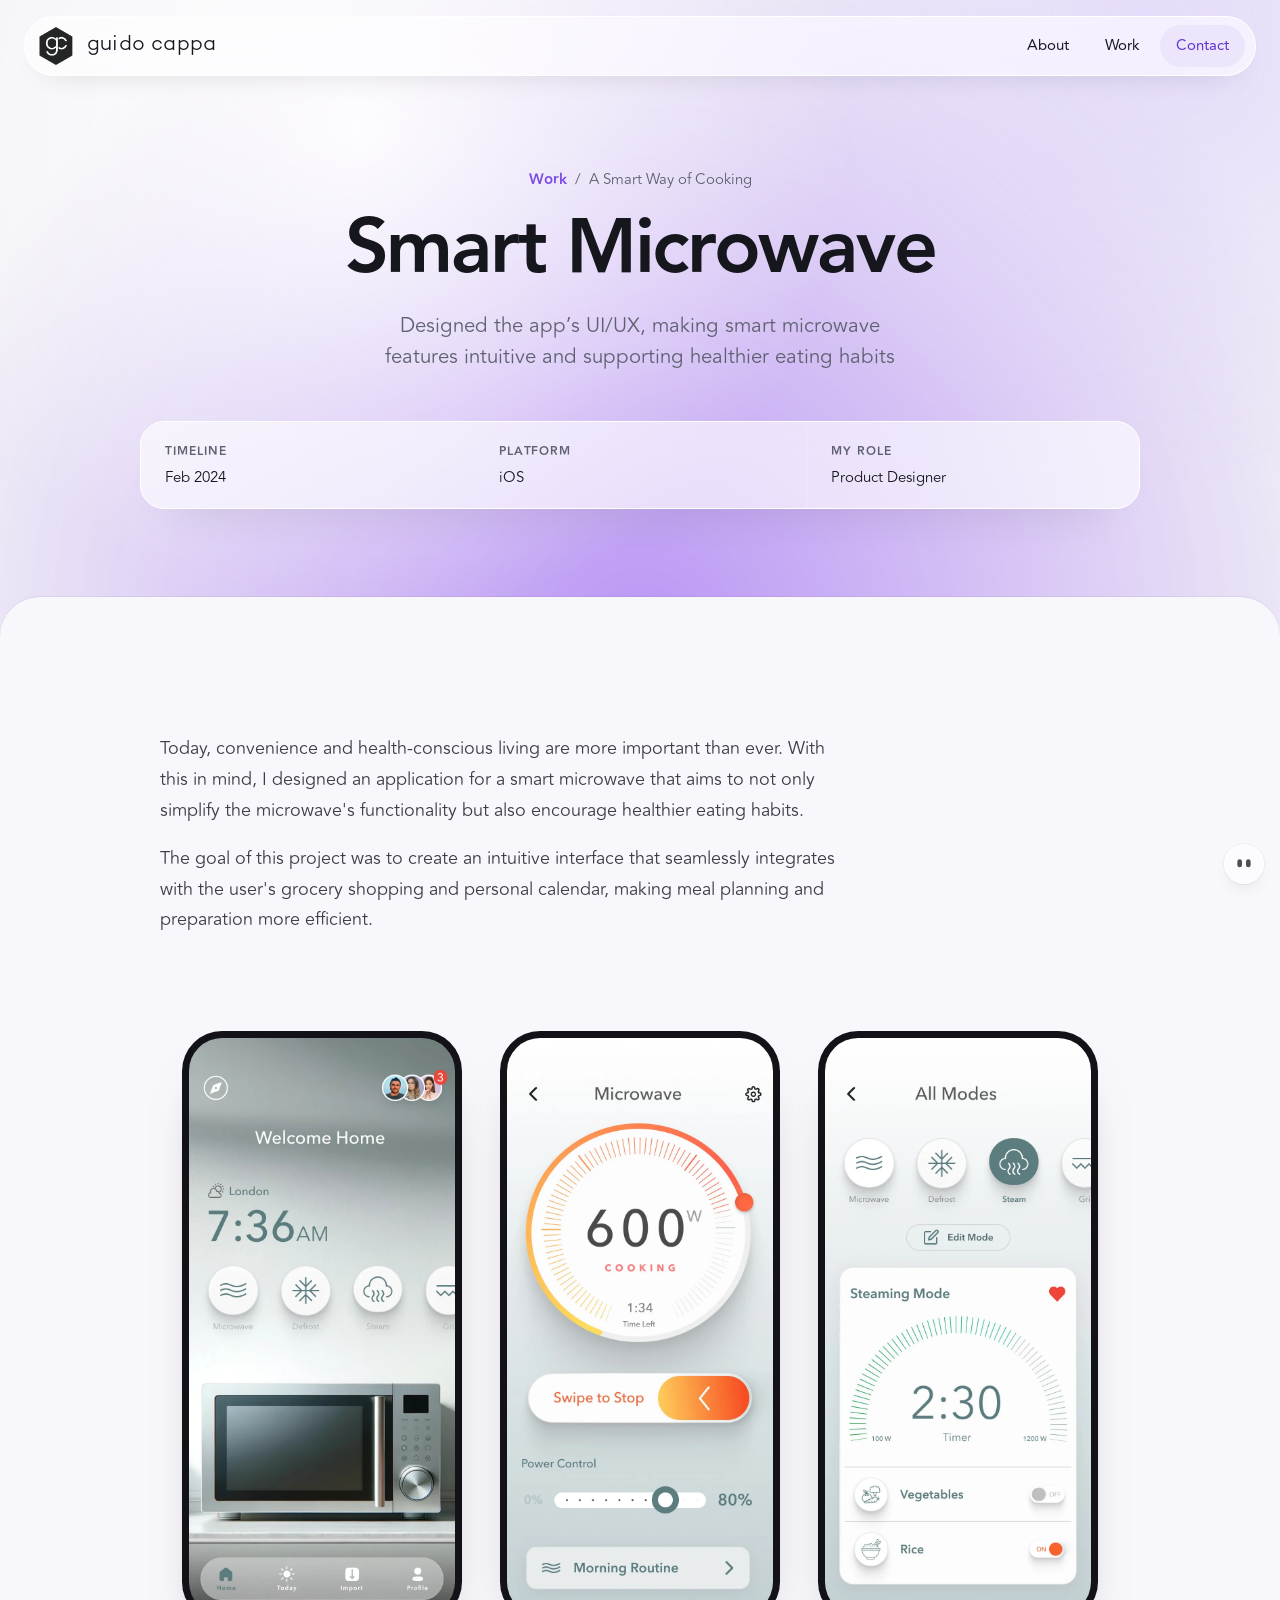
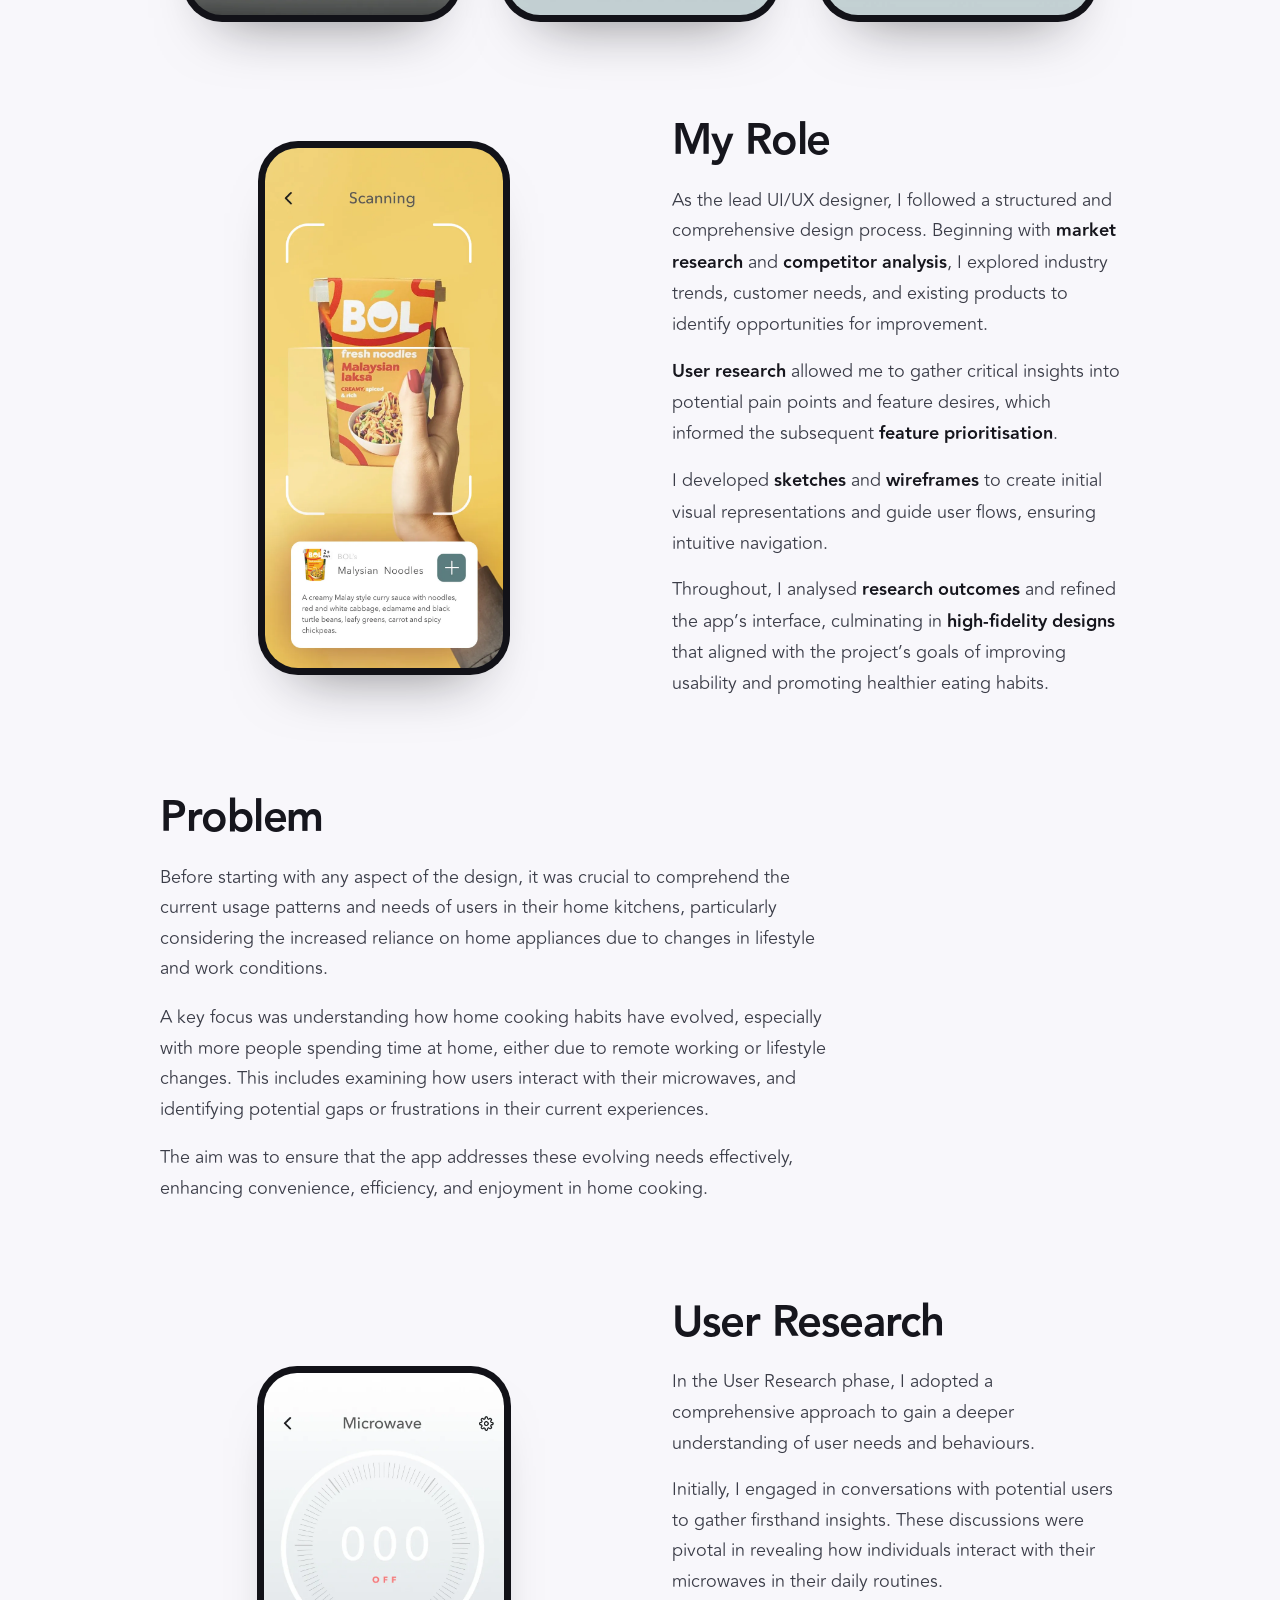
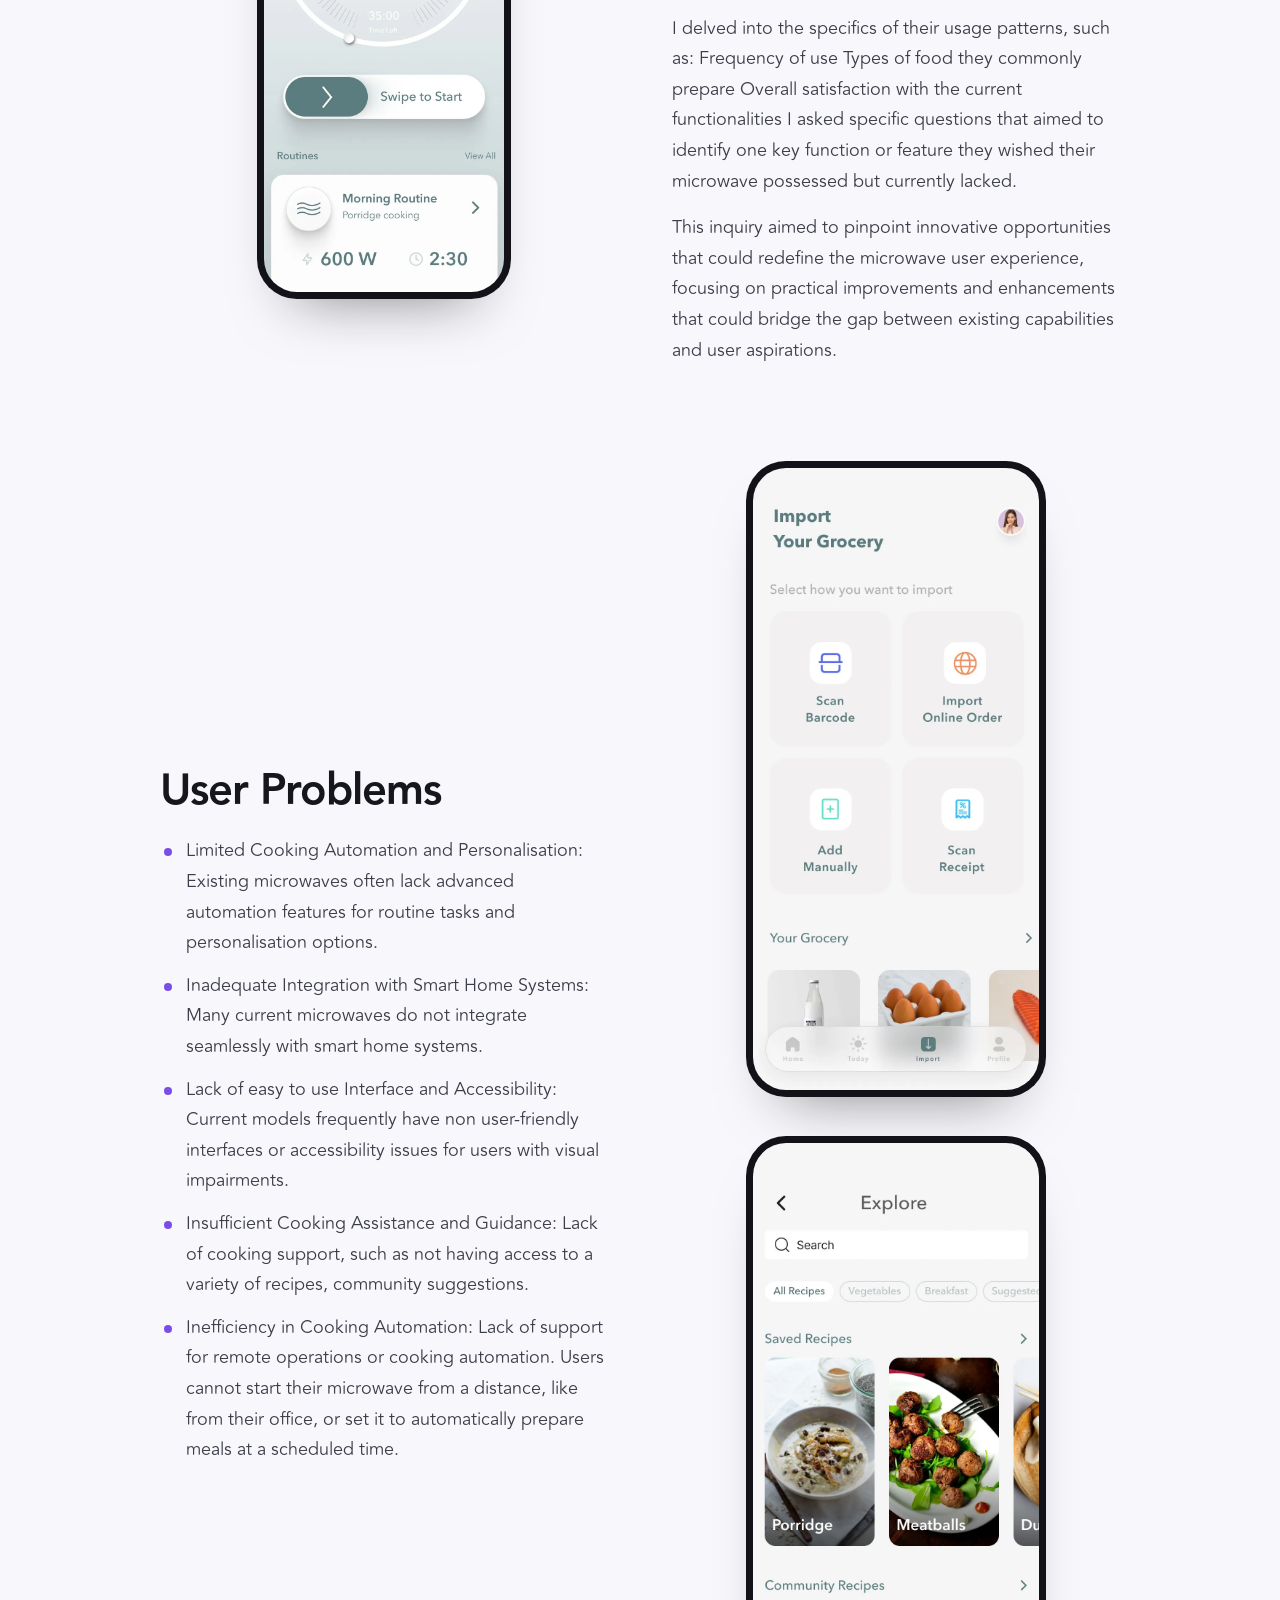
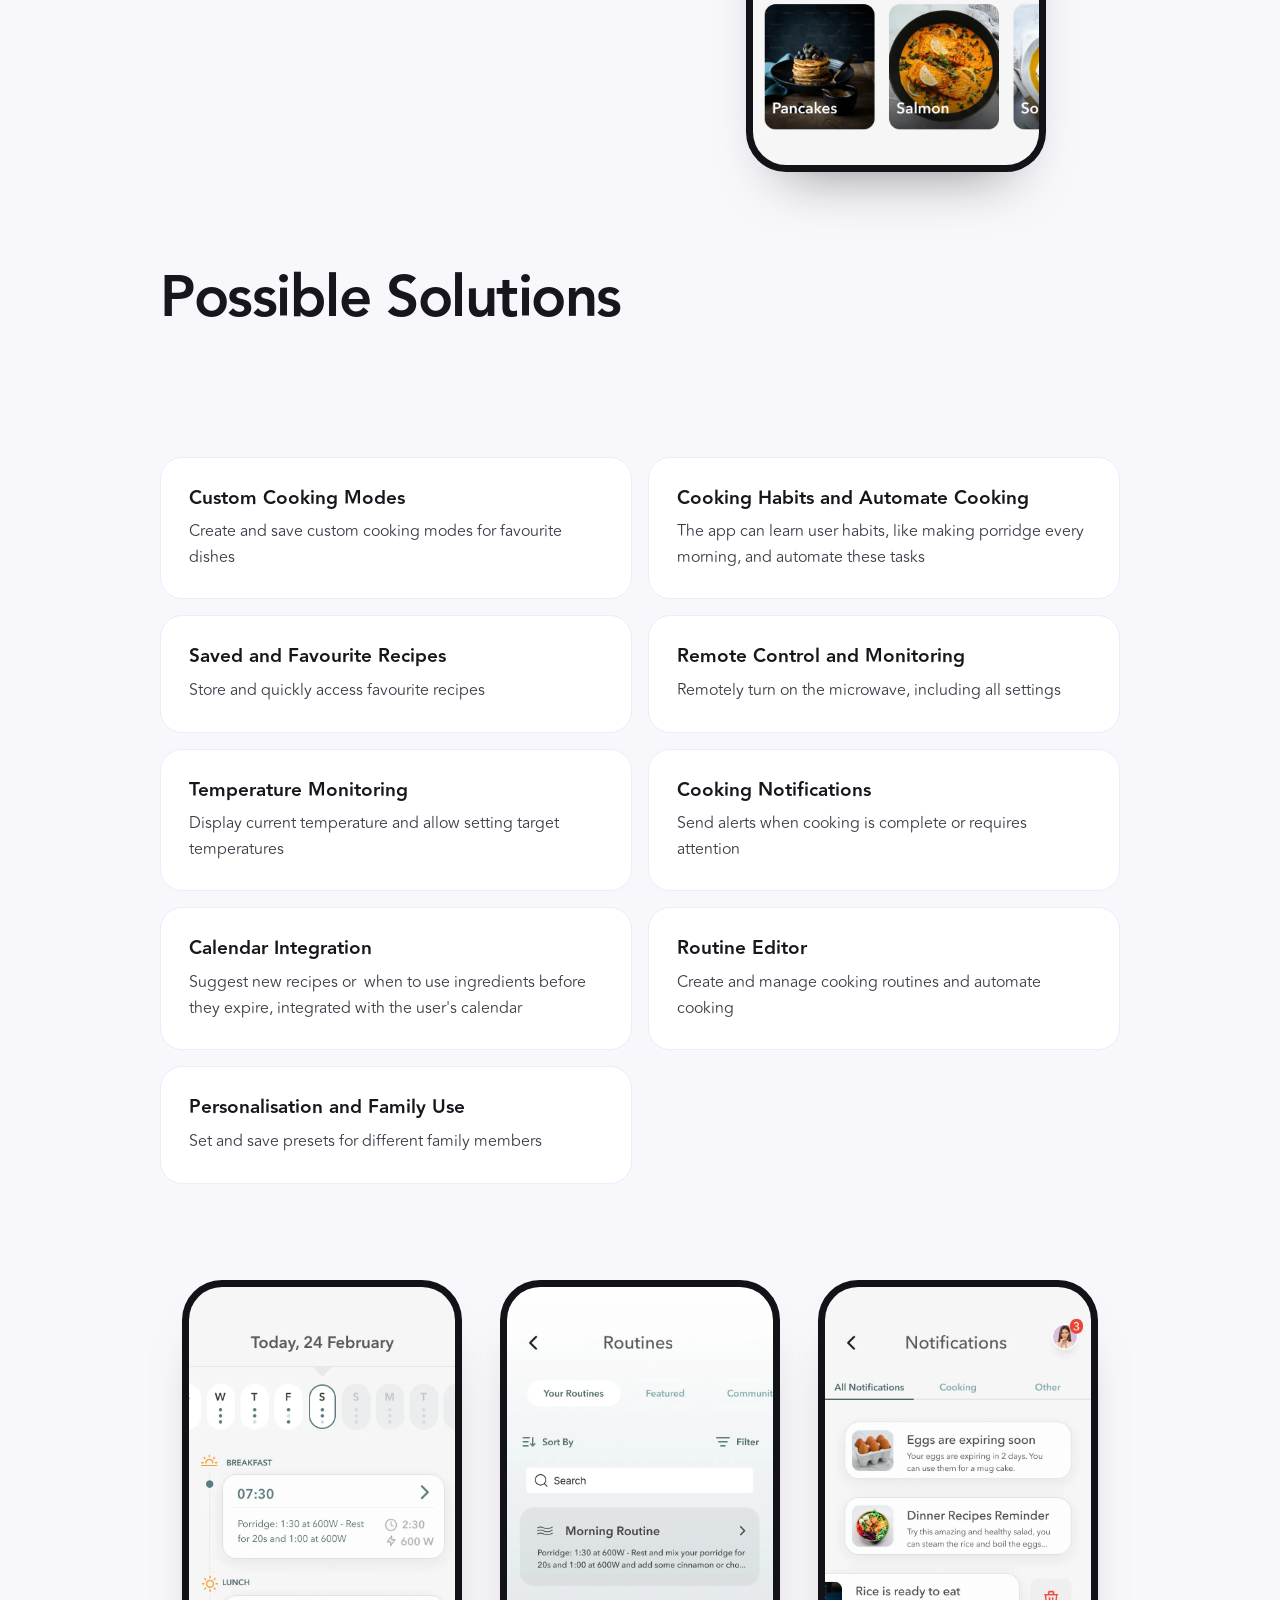
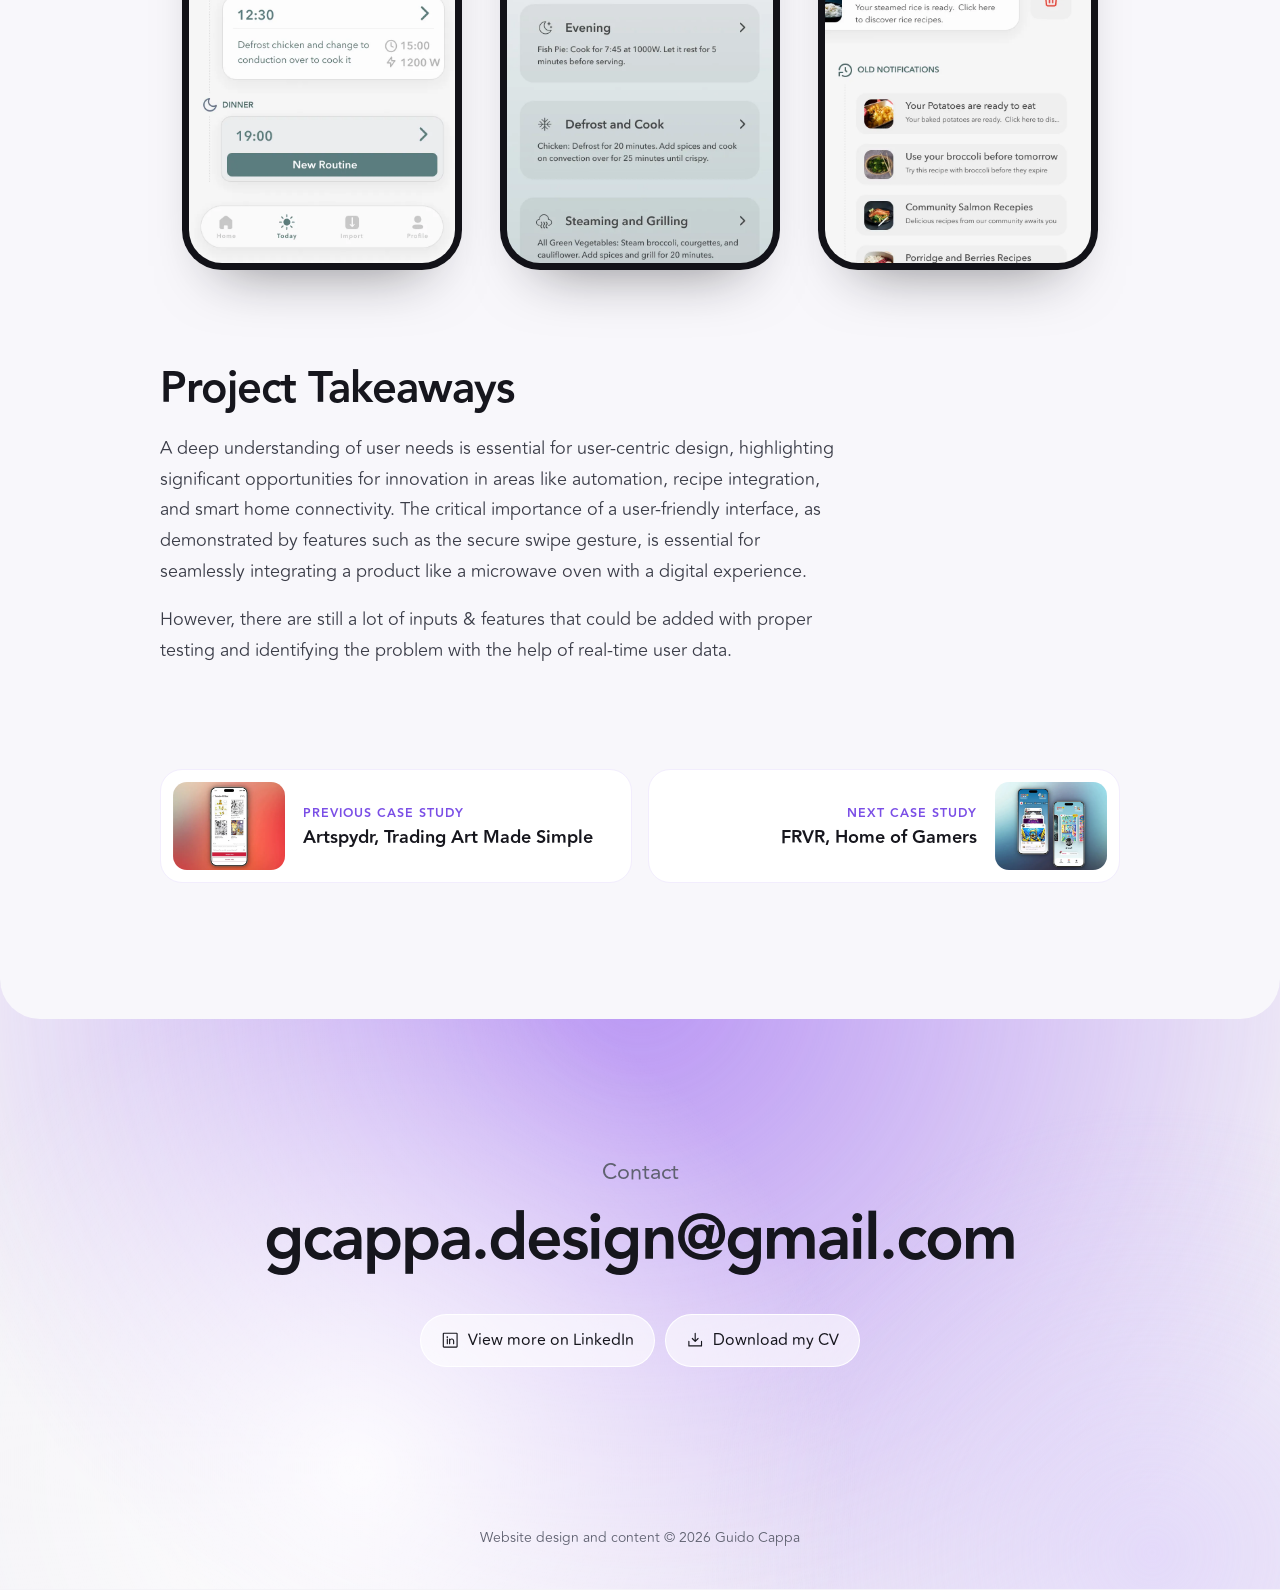
==== commit dd3508c1: "Fix five missing spaces; chat reads the pages; editing guide - Missing spaces in Gopuff (2), the sma" ====
--- a/smart-microwave-case-study/index.html
+++ b/smart-microwave-case-study/index.html
@@ -43,7 +43,7 @@
   </div>
 </section>
 <main class="stage cs">
-<section class="cs-block cs-block--text reveal"><p data-tldr="An app for a smart microwave that makes it simpler and helps you eat healthier.">Today, convenience and health-conscious living are more important than ever. With this in mind, I designed an application for a smart microwave that aims to not only simplify the microwave's functionality but also encourage healthier eating habits.</p><p>The goal of this project was to create an intuitive interface that seamlessly integrates with the user's grocery shopping and personal calendar, making meal planning and preparation more efficient.</p></section><section class="cs-block cs-block--media reveal"><div class="cs-phones cs-phones--3"><div class="cs-phone"><img src="media/microwave-home.webp" width="786" height="1704" loading="lazy" decoding="async" alt=""></div><div class="cs-phone"><img src="media/microwave-mode-on.webp" width="786" height="1704" loading="lazy" decoding="async" alt=""></div><div class="cs-phone"><img src="media/list-of-modes.webp" width="786" height="1704" loading="lazy" decoding="async" alt=""></div></div></section><section class="cs-block cs-split cs-split--media-left reveal"><div class="cs-split__media"><div class="cs-phones cs-phones--1"><div class="cs-phone"><img src="media/scanning.webp" width="786" height="1710" loading="lazy" decoding="async" alt=""></div></div></div><div class="cs-split__text"><h2 class="cs-h">My Role</h2><p data-tldr="As lead UI/UX designer, I started with market research and the competition.">As the lead UI/UX designer, I followed a structured and comprehensive design process. Beginning with <strong>market research</strong> and <strong>competitor analysis</strong>, I explored industry trends, customer needs, and existing products to identify opportunities for improvement.</p><p><strong>User research</strong> allowed me to gather critical insights into potential pain points and feature desires, which informed the subsequent <strong>feature prioritisation</strong>.</p><p>I developed <strong>sketches</strong> and <strong>wireframes</strong> to create initial visual representations and guide user flows, ensuring intuitive navigation.</p><p data-tldr="The research shaped the final designs: easier to use, and healthier.">Throughout, I analysed <strong>research outcomes</strong> and refined the app’s interface, culminating in <strong>high-fidelity designs</strong> that aligned with the project’s goals of improving usability and promoting healthier eating habits.</p></div></section><section class="cs-block cs-block--text reveal"><h2 class="cs-h">Problem</h2><p data-tldr="First I needed to understand how people really use their kitchens now.">Before starting with any aspect of the design, it was crucial to comprehend the current usage patterns and needs of users in their home kitchens, particularly considering the increased reliance on home appliances due to changes in lifestyle and work conditions.</p><p data-tldr="I looked at how working from home changed cooking, and where microwaves frustrate people.">A key focus was understanding how home cooking habits have evolved, especially with more people spending time at home, either due to remote working or lifestyle changes. This includes examining how users interact with their microwaves, and identifying potential gaps or frustrations in their current experiences.</p><p>The aim was to ensure that the app addresses these evolving needs effectively, enhancing convenience, efficiency, and enjoyment in home cooking.</p></section><section class="cs-block cs-split cs-split--media-left reveal"><div class="cs-split__media"><div class="cs-phones cs-phones--1"><div class="cs-phone"><img src="media/microwave-mode-off.webp" width="786" height="1704" loading="lazy" decoding="async" alt=""></div></div></div><div class="cs-split__text"><h2 class="cs-h">User Research</h2><p>In the User Research phase, I adopted a comprehensive approach to gain a deeper understanding of user needs and behaviours.</p><p data-tldr="Talking to people showed how the microwave fits into their day.">Initially, I engaged in conversations with potential users to gather firsthand insights. These discussions were pivotal in revealing how individuals interact with their microwaves in their daily routines.</p><p data-tldr="I asked how often they use it, what they cook, and the one feature they&#x27;d add.">I delved into the specifics of their usage patterns, such as: Frequency of use Types of food they commonly prepare Overall satisfaction with the current functionalities I asked specific questions that aimed to identify one key function or feature they wished their microwave possessed but currently lacked.</p><p data-tldr="That one question pointed to the improvements people actually wanted.">This inquiry aimed to pinpoint innovative opportunities that could redefine the microwave user experience, focusing on practical improvements and enhancements that could bridge the gap between existing capabilities and user aspirations.</p></div></section><section class="cs-block cs-split cs-split--media-right reveal"><div class="cs-split__media"><div class="cs-phones cs-phones--2"><div class="cs-phone"><img src="media/import-grocery.webp" width="786" height="1710" loading="lazy" decoding="async" alt=""></div><div class="cs-phone"><img src="media/explore-recipes.webp" width="786" height="1710" loading="lazy" decoding="async" alt=""></div></div></div><div class="cs-split__text"><h2 class="cs-h">User Problems</h2><ul class="cs-list"><li>Limited Cooking Automation and Personalisation:<strong></strong>Existing microwaves often lack advanced automation features for routine tasks and personalisation options.</li><li>Inadequate Integration with Smart Home Systems:<strong></strong>Many current microwaves do not integrate seamlessly with smart home systems.</li><li>Lack of easy to use Interface and Accessibility: Current models frequently have non user-friendly interfaces or accessibility issues for users with visual impairments.</li><li>Insufficient Cooking Assistance and Guidance: Lack of cooking support, such as not having access to a variety of recipes, community suggestions.</li><li>Inefficiency in Cooking Automation: Lack of support for remote operations or cooking automation. Users cannot start their microwave from a distance, like from their office, or set it to automatically prepare meals at a scheduled time.</li></ul></div></section><section class="cs-block cs-block--text reveal"><h2 class="cs-h cs-h--big">Possible Solutions</h2></section><section class="cs-block cs-block--cards reveal"><div class="cs-cards cs-cards--4"><div class="cs-card"><h3>Custom Cooking Modes</h3><p>Create and save custom cooking modes for favourite dishes</p></div><div class="cs-card"><h3><strong>Cooking Habits and Automate Cooking</strong></h3><p>The app can learn user habits, like making porridge every morning, and automate these tasks</p></div><div class="cs-card"><h3><strong>Saved and Favourite Recipes</strong></h3><p>Store and quickly access favourite recipes</p></div><div class="cs-card"><h3><strong>Remote Control and Monitoring</strong></h3><p>Remotely turn on the microwave, including all settings</p></div><div class="cs-card"><h3><strong>Temperature Monitoring</strong></h3><p>Display current temperature and allow setting target temperatures</p></div><div class="cs-card"><h3><strong>Cooking Notifications</strong></h3><p>Send alerts when cooking is complete or requires attention</p></div><div class="cs-card"><h3><strong>Calendar Integration</strong></h3><p>Suggest new recipes or  when to use ingredients before they expire, integrated with the user's calendar</p></div><div class="cs-card"><h3><strong>Routine Editor</strong></h3><p>Create and manage cooking routines and automate cooking</p></div><div class="cs-card"><h3><strong>Personalisation and Family Use</strong></h3><p>Set and save presets for different family members</p></div></div></section><section class="cs-block cs-block--media reveal"><div class="cs-phones cs-phones--3"><div class="cs-phone"><img src="media/calendar-integration.webp" width="786" height="1704" loading="lazy" decoding="async" alt=""></div><div class="cs-phone"><img src="media/routines.webp" width="786" height="1704" loading="lazy" decoding="async" alt=""></div><div class="cs-phone"><img src="media/notifications.webp" width="786" height="1704" loading="lazy" decoding="async" alt=""></div></div></section><section class="cs-block cs-block--text reveal"><h2 class="cs-h">Project Takeaways</h2><p data-tldr="Knowing users opened up ideas like automation, recipes and smart-home links.">A deep understanding of user needs is essential for user-centric design, highlighting significant opportunities for innovation in areas like automation, recipe integration, and smart home connectivity. The critical importance of a user-friendly interface, as demonstrated by features such as the secure swipe gesture, is essential for seamlessly integrating a product like a microwave oven with a digital experience.</p><p>However, there are still a lot of inputs &amp; features that could be added with proper testing and identifying the problem with the help of real-time user data.</p></section>
+<section class="cs-block cs-block--text reveal"><p data-tldr="An app for a smart microwave that makes it simpler and helps you eat healthier.">Today, convenience and health-conscious living are more important than ever. With this in mind, I designed an application for a smart microwave that aims to not only simplify the microwave's functionality but also encourage healthier eating habits.</p><p>The goal of this project was to create an intuitive interface that seamlessly integrates with the user's grocery shopping and personal calendar, making meal planning and preparation more efficient.</p></section><section class="cs-block cs-block--media reveal"><div class="cs-phones cs-phones--3"><div class="cs-phone"><img src="media/microwave-home.webp" width="786" height="1704" loading="lazy" decoding="async" alt=""></div><div class="cs-phone"><img src="media/microwave-mode-on.webp" width="786" height="1704" loading="lazy" decoding="async" alt=""></div><div class="cs-phone"><img src="media/list-of-modes.webp" width="786" height="1704" loading="lazy" decoding="async" alt=""></div></div></section><section class="cs-block cs-split cs-split--media-left reveal"><div class="cs-split__media"><div class="cs-phones cs-phones--1"><div class="cs-phone"><img src="media/scanning.webp" width="786" height="1710" loading="lazy" decoding="async" alt=""></div></div></div><div class="cs-split__text"><h2 class="cs-h">My Role</h2><p data-tldr="As lead UI/UX designer, I started with market research and the competition.">As the lead UI/UX designer, I followed a structured and comprehensive design process. Beginning with <strong>market research</strong> and <strong>competitor analysis</strong>, I explored industry trends, customer needs, and existing products to identify opportunities for improvement.</p><p><strong>User research</strong> allowed me to gather critical insights into potential pain points and feature desires, which informed the subsequent <strong>feature prioritisation</strong>.</p><p>I developed <strong>sketches</strong> and <strong>wireframes</strong> to create initial visual representations and guide user flows, ensuring intuitive navigation.</p><p data-tldr="The research shaped the final designs: easier to use, and healthier.">Throughout, I analysed <strong>research outcomes</strong> and refined the app’s interface, culminating in <strong>high-fidelity designs</strong> that aligned with the project’s goals of improving usability and promoting healthier eating habits.</p></div></section><section class="cs-block cs-block--text reveal"><h2 class="cs-h">Problem</h2><p data-tldr="First I needed to understand how people really use their kitchens now.">Before starting with any aspect of the design, it was crucial to comprehend the current usage patterns and needs of users in their home kitchens, particularly considering the increased reliance on home appliances due to changes in lifestyle and work conditions.</p><p data-tldr="I looked at how working from home changed cooking, and where microwaves frustrate people.">A key focus was understanding how home cooking habits have evolved, especially with more people spending time at home, either due to remote working or lifestyle changes. This includes examining how users interact with their microwaves, and identifying potential gaps or frustrations in their current experiences.</p><p>The aim was to ensure that the app addresses these evolving needs effectively, enhancing convenience, efficiency, and enjoyment in home cooking.</p></section><section class="cs-block cs-split cs-split--media-left reveal"><div class="cs-split__media"><div class="cs-phones cs-phones--1"><div class="cs-phone"><img src="media/microwave-mode-off.webp" width="786" height="1704" loading="lazy" decoding="async" alt=""></div></div></div><div class="cs-split__text"><h2 class="cs-h">User Research</h2><p>In the User Research phase, I adopted a comprehensive approach to gain a deeper understanding of user needs and behaviours.</p><p data-tldr="Talking to people showed how the microwave fits into their day.">Initially, I engaged in conversations with potential users to gather firsthand insights. These discussions were pivotal in revealing how individuals interact with their microwaves in their daily routines.</p><p data-tldr="I asked how often they use it, what they cook, and the one feature they&#x27;d add.">I delved into the specifics of their usage patterns, such as: Frequency of use Types of food they commonly prepare Overall satisfaction with the current functionalities I asked specific questions that aimed to identify one key function or feature they wished their microwave possessed but currently lacked.</p><p data-tldr="That one question pointed to the improvements people actually wanted.">This inquiry aimed to pinpoint innovative opportunities that could redefine the microwave user experience, focusing on practical improvements and enhancements that could bridge the gap between existing capabilities and user aspirations.</p></div></section><section class="cs-block cs-split cs-split--media-right reveal"><div class="cs-split__media"><div class="cs-phones cs-phones--2"><div class="cs-phone"><img src="media/import-grocery.webp" width="786" height="1710" loading="lazy" decoding="async" alt=""></div><div class="cs-phone"><img src="media/explore-recipes.webp" width="786" height="1710" loading="lazy" decoding="async" alt=""></div></div></div><div class="cs-split__text"><h2 class="cs-h">User Problems</h2><ul class="cs-list"><li>Limited Cooking Automation and Personalisation: Existing microwaves often lack advanced automation features for routine tasks and personalisation options.</li><li>Inadequate Integration with Smart Home Systems: Many current microwaves do not integrate seamlessly with smart home systems.</li><li>Lack of easy to use Interface and Accessibility: Current models frequently have non user-friendly interfaces or accessibility issues for users with visual impairments.</li><li>Insufficient Cooking Assistance and Guidance: Lack of cooking support, such as not having access to a variety of recipes, community suggestions.</li><li>Inefficiency in Cooking Automation: Lack of support for remote operations or cooking automation. Users cannot start their microwave from a distance, like from their office, or set it to automatically prepare meals at a scheduled time.</li></ul></div></section><section class="cs-block cs-block--text reveal"><h2 class="cs-h cs-h--big">Possible Solutions</h2></section><section class="cs-block cs-block--cards reveal"><div class="cs-cards cs-cards--4"><div class="cs-card"><h3>Custom Cooking Modes</h3><p>Create and save custom cooking modes for favourite dishes</p></div><div class="cs-card"><h3><strong>Cooking Habits and Automate Cooking</strong></h3><p>The app can learn user habits, like making porridge every morning, and automate these tasks</p></div><div class="cs-card"><h3><strong>Saved and Favourite Recipes</strong></h3><p>Store and quickly access favourite recipes</p></div><div class="cs-card"><h3><strong>Remote Control and Monitoring</strong></h3><p>Remotely turn on the microwave, including all settings</p></div><div class="cs-card"><h3><strong>Temperature Monitoring</strong></h3><p>Display current temperature and allow setting target temperatures</p></div><div class="cs-card"><h3><strong>Cooking Notifications</strong></h3><p>Send alerts when cooking is complete or requires attention</p></div><div class="cs-card"><h3><strong>Calendar Integration</strong></h3><p>Suggest new recipes or  when to use ingredients before they expire, integrated with the user's calendar</p></div><div class="cs-card"><h3><strong>Routine Editor</strong></h3><p>Create and manage cooking routines and automate cooking</p></div><div class="cs-card"><h3><strong>Personalisation and Family Use</strong></h3><p>Set and save presets for different family members</p></div></div></section><section class="cs-block cs-block--media reveal"><div class="cs-phones cs-phones--3"><div class="cs-phone"><img src="media/calendar-integration.webp" width="786" height="1704" loading="lazy" decoding="async" alt=""></div><div class="cs-phone"><img src="media/routines.webp" width="786" height="1704" loading="lazy" decoding="async" alt=""></div><div class="cs-phone"><img src="media/notifications.webp" width="786" height="1704" loading="lazy" decoding="async" alt=""></div></div></section><section class="cs-block cs-block--text reveal"><h2 class="cs-h">Project Takeaways</h2><p data-tldr="Knowing users opened up ideas like automation, recipes and smart-home links.">A deep understanding of user needs is essential for user-centric design, highlighting significant opportunities for innovation in areas like automation, recipe integration, and smart home connectivity. The critical importance of a user-friendly interface, as demonstrated by features such as the secure swipe gesture, is essential for seamlessly integrating a product like a microwave oven with a digital experience.</p><p>However, there are still a lot of inputs &amp; features that could be added with proper testing and identifying the problem with the help of real-time user data.</p></section>
 <nav class="pn reveal" aria-label="More case studies"><a class="pn__card pn__card--prev" href="../work/artspydr/"><img src="../assets/img/work/artspydr-800.webp" width="800" height="633" loading="lazy" alt=""><span><small>Previous case study</small><b>Artspydr, Trading Art Made Simple</b></span></a><a class="pn__card pn__card--next" href="../frvr-home-of-gamers/"><img src="../assets/img/work/frvr-800.webp" width="800" height="633" loading="lazy" alt=""><span><small>Next case study</small><b>FRVR, Home of Gamers</b></span></a></nav>
 </main>
 
